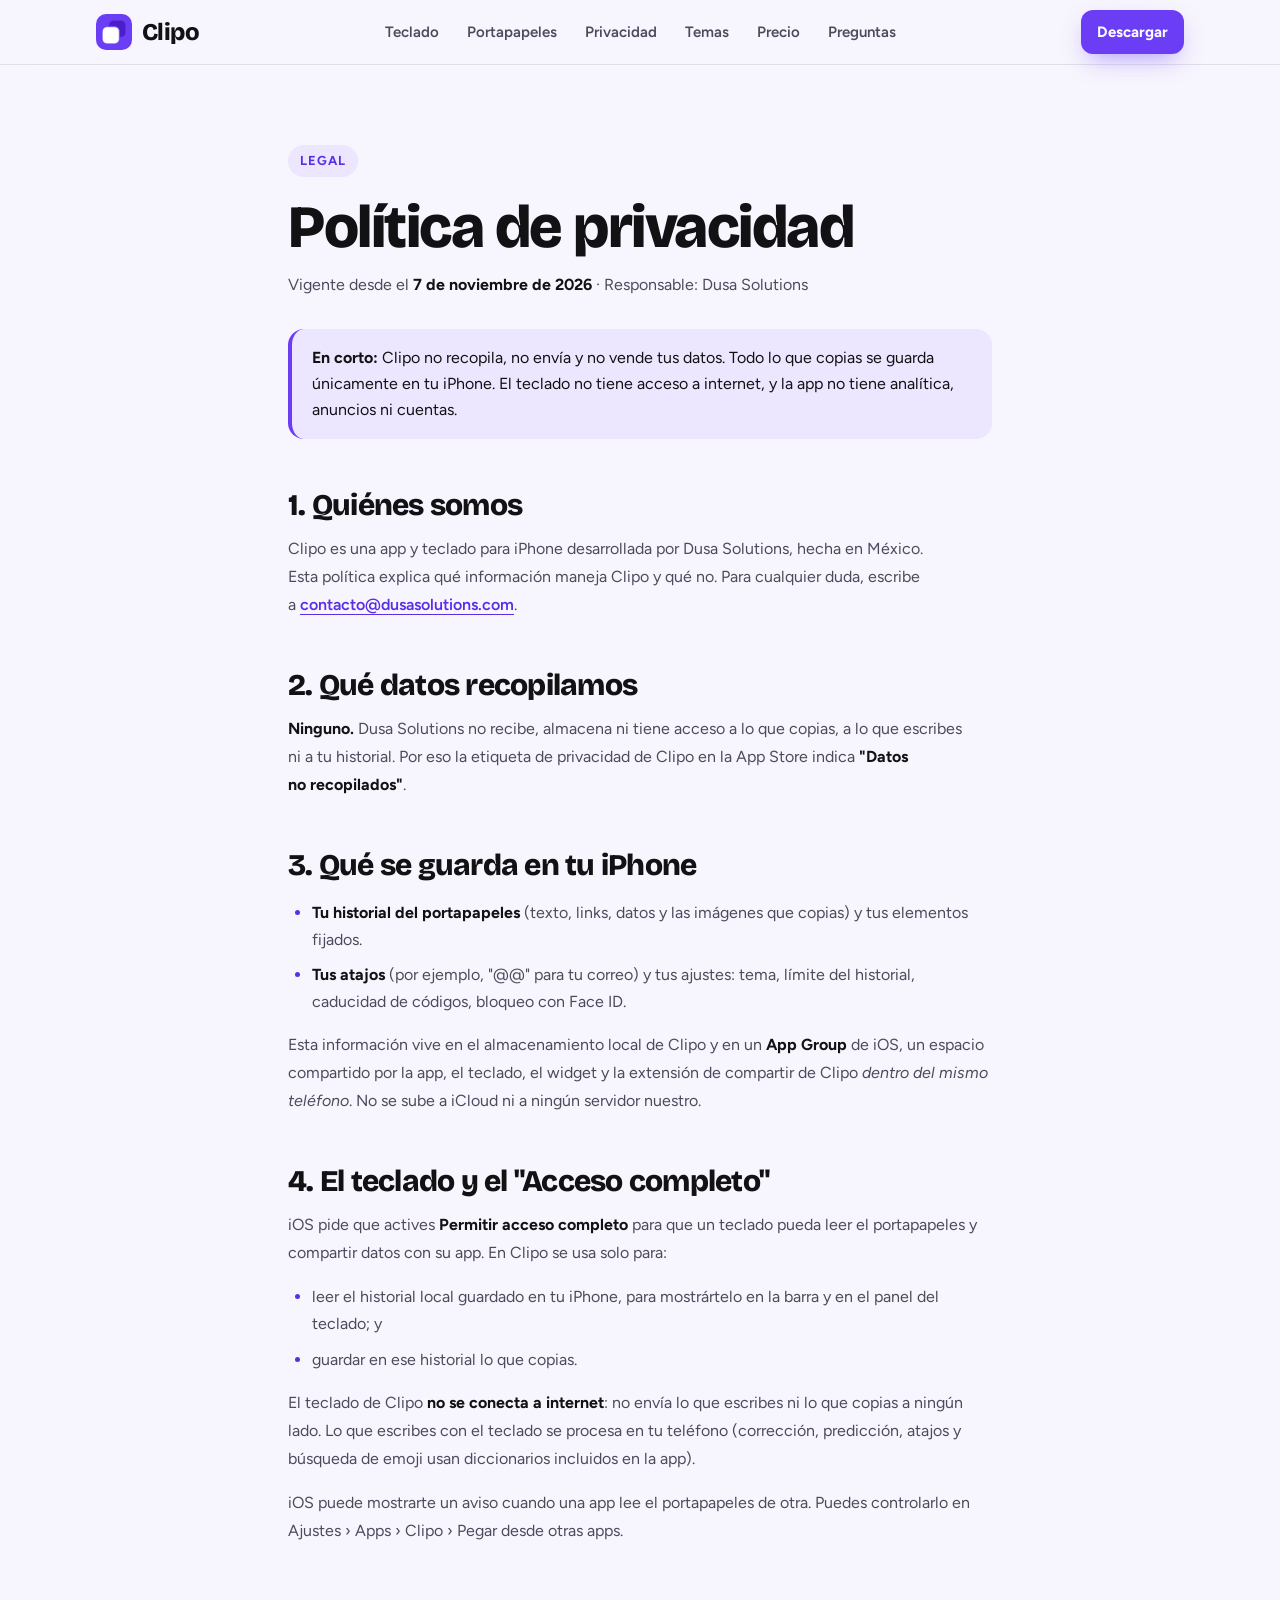
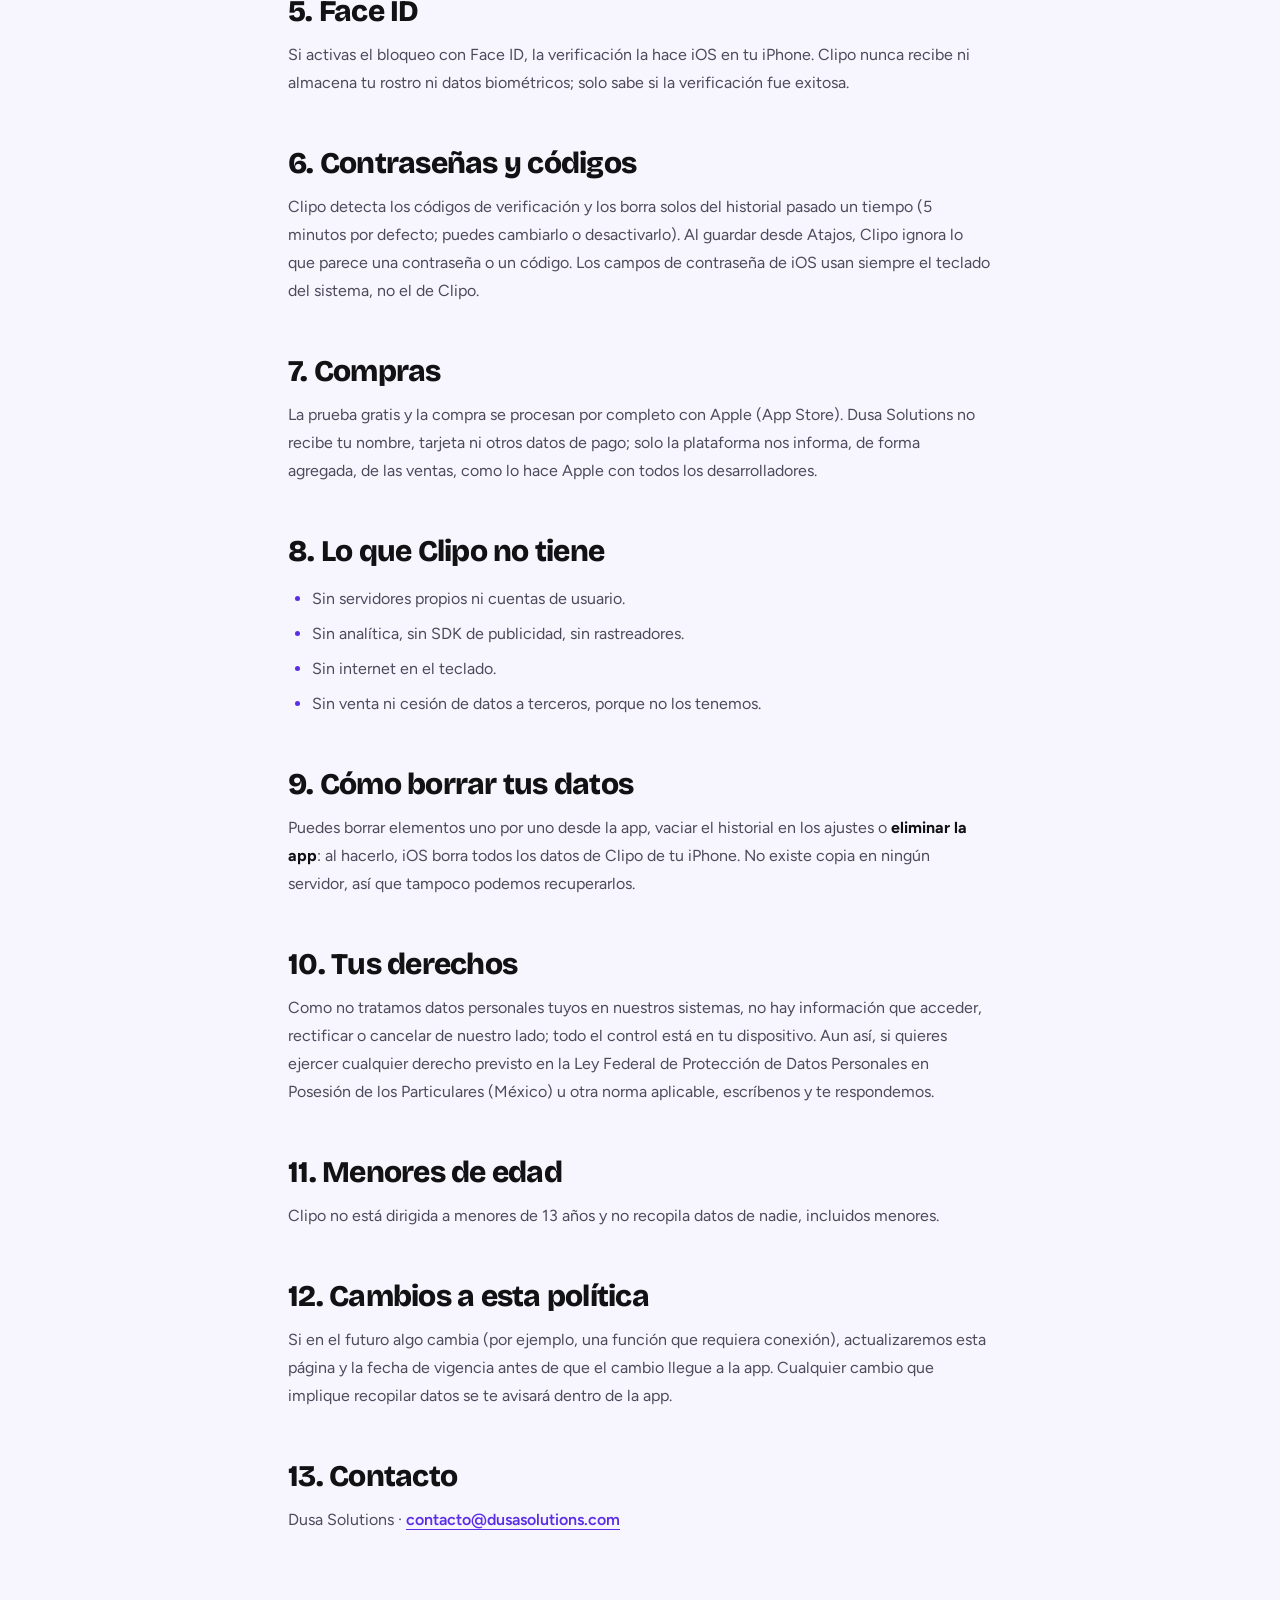
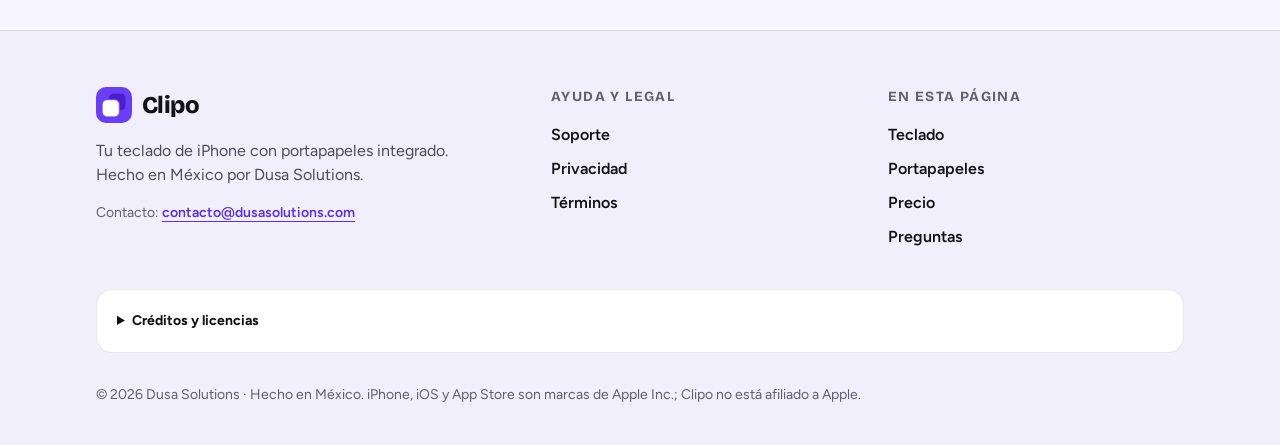
==== privacy.html @ 0041558a "Landing de Clipo: sitio estático con Tailwind, privacidad, términos y soporte Co-Authored-By: Claude" ====
<!doctype html>
<html lang="es-MX">
<head>
<meta charset="utf-8">
<meta name="viewport" content="width=device-width, initial-scale=1">
<title>Política de privacidad · Clipo</title>
<meta name="description" content="Política de privacidad de Clipo: no recopilamos ni enviamos tus datos. Tu historial vive solo en tu iPhone.">
<meta name="color-scheme" content="light dark">
<meta name="theme-color" content="#F7F5FD" media="(prefers-color-scheme: light)">
<meta name="theme-color" content="#0E0D12" media="(prefers-color-scheme: dark)">
<meta name="author" content="Dusa Solutions">
<link rel="canonical" href="https://mdusa11.github.io/clipo-landing/privacy.html">
<link rel="manifest" href="manifest.json">
<link rel="icon" type="image/png" sizes="32x32" href="icons/favicon-32.png">
<link rel="apple-touch-icon" href="icons/apple-touch-icon.png">
<meta property="og:title" content="Política de privacidad · Clipo">
<meta property="og:description" content="Política de privacidad de Clipo: no recopilamos ni enviamos tus datos. Tu historial vive solo en tu iPhone.">
<meta property="og:type" content="website">
<meta property="og:locale" content="es_MX">
<meta property="og:site_name" content="Clipo">
<meta property="og:url" content="https://mdusa11.github.io/clipo-landing/privacy.html">
<meta property="og:image" content="https://mdusa11.github.io/clipo-landing/og-image.png">
<meta property="og:image:width" content="1200">
<meta property="og:image:height" content="630">
<meta property="og:image:alt" content="Clipo: tu teclado de iPhone con portapapeles integrado. Logo de dos cuadros redondeados encimados sobre fondo uva.">
<meta name="twitter:card" content="summary_large_image">
<meta name="twitter:title" content="Política de privacidad · Clipo">
<meta name="twitter:description" content="Política de privacidad de Clipo: no recopilamos ni enviamos tus datos. Tu historial vive solo en tu iPhone.">
<meta name="twitter:image" content="https://mdusa11.github.io/clipo-landing/og-image.png">
<link rel="preconnect" href="https://fonts.googleapis.com">
<link rel="preconnect" href="https://fonts.gstatic.com" crossorigin>
<link rel="stylesheet" href="https://fonts.googleapis.com/css2?family=Bricolage+Grotesque:opsz,wght@12..96,500..800&family=Figtree:wght@400..800&family=JetBrains+Mono:wght@500;700&display=swap">
<link rel="stylesheet" href="styles.css">
<script>document.documentElement.classList.add('js')</script>
</head>
<body>
<a href="#main" class="sr-only focus:not-sr-only focus:fixed focus:left-3 focus:top-3 focus:z-[100] focus:rounded-xl focus:bg-btn focus:px-4 focus:py-3 focus:font-bold focus:text-white">Saltar al contenido</a>
<header class="sticky top-0 z-50 border-b border-line/10 bg-bg/90 backdrop-blur-md">
  <div class="wrap flex h-16 items-center justify-between gap-4">
    <a href="index.html" class="flex items-center gap-2.5 font-display text-2xl font-extrabold tracking-tight" aria-label="Clipo, inicio">
      <img src="img/logo.png" width="36" height="36" alt="" class="h-9 w-9 rounded-[10px]"> Clipo
    </a>
    <nav class="hidden items-center gap-1 lg:flex" aria-label="Secciones"><a href="index.html#teclado" class="rounded-lg px-3 py-2 text-[15px] font-semibold text-muted transition hover:text-ink">Teclado</a><a href="index.html#portapapeles" class="rounded-lg px-3 py-2 text-[15px] font-semibold text-muted transition hover:text-ink">Portapapeles</a><a href="index.html#privacidad" class="rounded-lg px-3 py-2 text-[15px] font-semibold text-muted transition hover:text-ink">Privacidad</a><a href="index.html#temas" class="rounded-lg px-3 py-2 text-[15px] font-semibold text-muted transition hover:text-ink">Temas</a><a href="index.html#precio" class="rounded-lg px-3 py-2 text-[15px] font-semibold text-muted transition hover:text-ink">Precio</a><a href="index.html#preguntas" class="rounded-lg px-3 py-2 text-[15px] font-semibold text-muted transition hover:text-ink">Preguntas</a></nav>
    <div class="flex items-center gap-2">
      <a href="index.html#descargar" class="btn btn-primary !min-h-[44px] !rounded-xl !px-4 !text-[15px]">Descargar</a>
      <details class="relative lg:hidden">
        <summary class="flex h-11 w-11 cursor-pointer list-none items-center justify-center rounded-xl border border-line/15 bg-surf" aria-label="Menú">
          <svg width="20" height="20" viewBox="0 0 24 24" fill="none" stroke="currentColor" stroke-width="2.4" stroke-linecap="round" aria-hidden="true"><path d="M4 7h16M4 12h16M4 17h16"/></svg>
        </summary>
        <div class="absolute right-0 top-14 w-64 rounded-2xl border border-line/10 bg-surf p-2 shadow-xl"><a href="index.html#teclado" class="block rounded-xl px-4 py-3 text-lg font-bold hover:bg-soft">Teclado</a><a href="index.html#portapapeles" class="block rounded-xl px-4 py-3 text-lg font-bold hover:bg-soft">Portapapeles</a><a href="index.html#privacidad" class="block rounded-xl px-4 py-3 text-lg font-bold hover:bg-soft">Privacidad</a><a href="index.html#temas" class="block rounded-xl px-4 py-3 text-lg font-bold hover:bg-soft">Temas</a><a href="index.html#precio" class="block rounded-xl px-4 py-3 text-lg font-bold hover:bg-soft">Precio</a><a href="index.html#preguntas" class="block rounded-xl px-4 py-3 text-lg font-bold hover:bg-soft">Preguntas</a></div>
      </details>
    </div>
  </div>
</header>
<main id="main">
<article class="mx-auto max-w-3xl px-5 py-14 sm:px-8 sm:py-20">
  <p class="eyebrow">Legal</p>
  <h1 class="mt-5 text-4xl font-extrabold leading-tight tracking-tight sm:text-6xl">Política de privacidad</h1>
  <p class="mt-4 text-muted">Vigente desde el <strong class="text-ink">7 de noviembre de 2026</strong> · Responsable: Dusa Solutions</p>

  <div class="callout mt-8"><strong>En corto:</strong> Clipo no recopila, no envía y no vende tus datos. Todo lo que copias se guarda únicamente en tu iPhone. El teclado no tiene acceso a internet, y la app no tiene analítica, anuncios ni cuentas.</div>

  <div class="prose-doc">
    <h2>1. Quiénes somos</h2>
    <p>Clipo es una app y teclado para iPhone desarrollada por Dusa Solutions, hecha en México. Esta política explica qué información maneja Clipo y qué no. Para cualquier duda, escribe a <a href="mailto:contacto@dusasolutions.com"><span class="select-all">contacto@dusasolutions.com</span></a>.</p>

    <h2>2. Qué datos recopilamos</h2>
    <p><strong>Ninguno.</strong> Dusa Solutions no recibe, almacena ni tiene acceso a lo que copias, a lo que escribes ni a tu historial. Por eso la etiqueta de privacidad de Clipo en la App Store indica <strong>"Datos no recopilados"</strong>.</p>

    <h2>3. Qué se guarda en tu iPhone</h2>
    <ul>
      <li><strong>Tu historial del portapapeles</strong> (texto, links, datos y las imágenes que copias) y tus elementos fijados.</li>
      <li><strong>Tus atajos</strong> (por ejemplo, "@@" para tu correo) y tus ajustes: tema, límite del historial, caducidad de códigos, bloqueo con Face ID.</li>
    </ul>
    <p>Esta información vive en el almacenamiento local de Clipo y en un <strong>App Group</strong> de iOS, un espacio compartido por la app, el teclado, el widget y la extensión de compartir de Clipo <em>dentro del mismo teléfono</em>. No se sube a iCloud ni a ningún servidor nuestro.</p>

    <h2>4. El teclado y el "Acceso completo"</h2>
    <p>iOS pide que actives <strong>Permitir acceso completo</strong> para que un teclado pueda leer el portapapeles y compartir datos con su app. En Clipo se usa solo para:</p>
    <ul>
      <li>leer el historial local guardado en tu iPhone, para mostrártelo en la barra y en el panel del teclado; y</li>
      <li>guardar en ese historial lo que copias.</li>
    </ul>
    <p>El teclado de Clipo <strong>no se conecta a internet</strong>: no envía lo que escribes ni lo que copias a ningún lado. Lo que escribes con el teclado se procesa en tu teléfono (corrección, predicción, atajos y búsqueda de emoji usan diccionarios incluidos en la app).</p>
    <p>iOS puede mostrarte un aviso cuando una app lee el portapapeles de otra. Puedes controlarlo en Ajustes › Apps › Clipo › Pegar desde otras apps.</p>

    <h2>5. Face ID</h2>
    <p>Si activas el bloqueo con Face ID, la verificación la hace iOS en tu iPhone. Clipo nunca recibe ni almacena tu rostro ni datos biométricos; solo sabe si la verificación fue exitosa.</p>

    <h2>6. Contraseñas y códigos</h2>
    <p>Clipo detecta los códigos de verificación y los borra solos del historial pasado un tiempo (5 minutos por defecto; puedes cambiarlo o desactivarlo). Al guardar desde Atajos, Clipo ignora lo que parece una contraseña o un código. Los campos de contraseña de iOS usan siempre el teclado del sistema, no el de Clipo.</p>

    <h2>7. Compras</h2>
    <p>La prueba gratis y la compra se procesan por completo con Apple (App Store). Dusa Solutions no recibe tu nombre, tarjeta ni otros datos de pago; solo la plataforma nos informa, de forma agregada, de las ventas, como lo hace Apple con todos los desarrolladores.</p>

    <h2>8. Lo que Clipo no tiene</h2>
    <ul>
      <li>Sin servidores propios ni cuentas de usuario.</li>
      <li>Sin analítica, sin SDK de publicidad, sin rastreadores.</li>
      <li>Sin internet en el teclado.</li>
      <li>Sin venta ni cesión de datos a terceros, porque no los tenemos.</li>
    </ul>

    <h2>9. Cómo borrar tus datos</h2>
    <p>Puedes borrar elementos uno por uno desde la app, vaciar el historial en los ajustes o <strong>eliminar la app</strong>: al hacerlo, iOS borra todos los datos de Clipo de tu iPhone. No existe copia en ningún servidor, así que tampoco podemos recuperarlos.</p>

    <h2>10. Tus derechos</h2>
    <p>Como no tratamos datos personales tuyos en nuestros sistemas, no hay información que acceder, rectificar o cancelar de nuestro lado; todo el control está en tu dispositivo. Aun así, si quieres ejercer cualquier derecho previsto en la Ley Federal de Protección de Datos Personales en Posesión de los Particulares (México) u otra norma aplicable, escríbenos y te respondemos.</p>

    <h2>11. Menores de edad</h2>
    <p>Clipo no está dirigida a menores de 13 años y no recopila datos de nadie, incluidos menores.</p>

    <h2>12. Cambios a esta política</h2>
    <p>Si en el futuro algo cambia (por ejemplo, una función que requiera conexión), actualizaremos esta página y la fecha de vigencia antes de que el cambio llegue a la app. Cualquier cambio que implique recopilar datos se te avisará dentro de la app.</p>

    <h2>13. Contacto</h2>
    <p>Dusa Solutions · <a href="mailto:contacto@dusasolutions.com"><span class="select-all">contacto@dusasolutions.com</span></a></p>
  </div>
</article>
</main>
<footer class="border-t border-line/10 bg-surf2/50 pb-10 pt-14">
  <div class="wrap">
    <div class="grid gap-10 md:grid-cols-[1.4fr_1fr_1fr]">
      <div>
        <a href="index.html" class="flex items-center gap-2.5 font-display text-2xl font-extrabold tracking-tight"><img src="img/logo.png" width="36" height="36" alt="" class="h-9 w-9 rounded-[10px]"> Clipo</a>
        <p class="mt-4 max-w-sm text-muted">Tu teclado de iPhone con portapapeles integrado. Hecho en México por Dusa Solutions.</p>
        <p class="mt-4 text-sm text-faint">Contacto: <a class="font-semibold text-uva underline underline-offset-4" href="mailto:contacto@dusasolutions.com"><span class="select-all">contacto@dusasolutions.com</span></a></p>
      </div>
      <nav aria-label="Legal y ayuda">
        <p class="font-display text-sm font-bold uppercase tracking-[.1em] text-faint">Ayuda y legal</p>
        <ul class="mt-4 space-y-2.5 font-semibold">
          <li><a class="hover:text-uva" href="support.html">Soporte</a></li>
          <li><a class="hover:text-uva" href="privacy.html">Privacidad</a></li>
          <li><a class="hover:text-uva" href="terms.html">Términos</a></li>
        </ul>
      </nav>
      <nav aria-label="Secciones del sitio">
        <p class="font-display text-sm font-bold uppercase tracking-[.1em] text-faint">En esta página</p>
        <ul class="mt-4 space-y-2.5 font-semibold">
          <li><a class="hover:text-uva" href="index.html#teclado">Teclado</a></li>
          <li><a class="hover:text-uva" href="index.html#portapapeles">Portapapeles</a></li>
          <li><a class="hover:text-uva" href="index.html#precio">Precio</a></li>
          <li><a class="hover:text-uva" href="index.html#preguntas">Preguntas</a></li>
        </ul>
      </nav>
    </div>
    <details class="mt-10 rounded-2xl border border-line/10 bg-surf p-5 text-sm leading-relaxed text-muted">
      <summary class="cursor-pointer font-bold text-ink">Créditos y licencias</summary>
      <ul class="mt-3 list-disc space-y-1.5 pl-5">
        <li>Diccionario basado en <a class="underline underline-offset-2" href="https://github.com/hermitdave/FrequencyWords">FrequencyWords</a> de Hermit Dave (subtítulos de OpenSubtitles), licencia <a class="underline underline-offset-2" href="https://creativecommons.org/licenses/by-sa/4.0/">CC BY-SA 4.0</a>. Modificado; se distribuye bajo la misma licencia.</li>
        <li>Modelo de contexto con conteos derivados de oraciones de <a class="underline underline-offset-2" href="https://tatoeba.org">Tatoeba</a> (<a class="underline underline-offset-2" href="https://creativecommons.org/licenses/by/2.0/fr/">CC BY 2.0 FR</a>) y de <a class="underline underline-offset-2" href="https://commonvoice.mozilla.org">Mozilla Common Voice</a> (<a class="underline underline-offset-2" href="https://creativecommons.org/publicdomain/zero/1.0/">CC0</a>), más frases de mensajería de México escritas para Clipo.</li>
        <li>Nombres y palabras clave de emoji en español: Unicode CLDR; lista y orden de emoji: Unicode emoji-test 15.1. Copyright © 1991-2026 Unicode, Inc., <a class="underline underline-offset-2" href="https://www.unicode.org/license.txt">Unicode License v3</a>.</li>
      </ul>
    </details>
    <p class="mt-8 text-sm text-faint">© 2026 Dusa Solutions · Hecho en México. iPhone, iOS y App Store son marcas de Apple Inc.; Clipo no está afiliado a Apple.</p>
  </div>
</footer>
<script>
(function(){
  var els=document.querySelectorAll('.reveal');
  if(!('IntersectionObserver' in window)){els.forEach(function(e){e.classList.add('in')});return}
  var io=new IntersectionObserver(function(es){es.forEach(function(e){if(e.isIntersecting){e.target.classList.add('in');io.unobserve(e.target)}})},{rootMargin:'0px 0px -8% 0px',threshold:.08});
  els.forEach(function(e){io.observe(e)});
  document.querySelectorAll('header details a').forEach(function(a){a.addEventListener('click',function(){a.closest('details').removeAttribute('open')})});
})();
</script>
</body>
</html>
---- styles.css ----
*,:after,:before{--tw-border-spacing-x:0;--tw-border-spacing-y:0;--tw-translate-x:0;--tw-translate-y:0;--tw-rotate:0;--tw-skew-x:0;--tw-skew-y:0;--tw-scale-x:1;--tw-scale-y:1;--tw-pan-x: ;--tw-pan-y: ;--tw-pinch-zoom: ;--tw-scroll-snap-strictness:proximity;--tw-gradient-from-position: ;--tw-gradient-via-position: ;--tw-gradient-to-position: ;--tw-ordinal: ;--tw-slashed-zero: ;--tw-numeric-figure: ;--tw-numeric-spacing: ;--tw-numeric-fraction: ;--tw-ring-inset: ;--tw-ring-offset-width:0px;--tw-ring-offset-color:#fff;--tw-ring-color:rgba(59,130,246,.5);--tw-ring-offset-shadow:0 0 #0000;--tw-ring-shadow:0 0 #0000;--tw-shadow:0 0 #0000;--tw-shadow-colored:0 0 #0000;--tw-blur: ;--tw-brightness: ;--tw-contrast: ;--tw-grayscale: ;--tw-hue-rotate: ;--tw-invert: ;--tw-saturate: ;--tw-sepia: ;--tw-drop-shadow: ;--tw-backdrop-blur: ;--tw-backdrop-brightness: ;--tw-backdrop-contrast: ;--tw-backdrop-grayscale: ;--tw-backdrop-hue-rotate: ;--tw-backdrop-invert: ;--tw-backdrop-opacity: ;--tw-backdrop-saturate: ;--tw-backdrop-sepia: ;--tw-contain-size: ;--tw-contain-layout: ;--tw-contain-paint: ;--tw-contain-style: }::backdrop{--tw-border-spacing-x:0;--tw-border-spacing-y:0;--tw-translate-x:0;--tw-translate-y:0;--tw-rotate:0;--tw-skew-x:0;--tw-skew-y:0;--tw-scale-x:1;--tw-scale-y:1;--tw-pan-x: ;--tw-pan-y: ;--tw-pinch-zoom: ;--tw-scroll-snap-strictness:proximity;--tw-gradient-from-position: ;--tw-gradient-via-position: ;--tw-gradient-to-position: ;--tw-ordinal: ;--tw-slashed-zero: ;--tw-numeric-figure: ;--tw-numeric-spacing: ;--tw-numeric-fraction: ;--tw-ring-inset: ;--tw-ring-offset-width:0px;--tw-ring-offset-color:#fff;--tw-ring-color:rgba(59,130,246,.5);--tw-ring-offset-shadow:0 0 #0000;--tw-ring-shadow:0 0 #0000;--tw-shadow:0 0 #0000;--tw-shadow-colored:0 0 #0000;--tw-blur: ;--tw-brightness: ;--tw-contrast: ;--tw-grayscale: ;--tw-hue-rotate: ;--tw-invert: ;--tw-saturate: ;--tw-sepia: ;--tw-drop-shadow: ;--tw-backdrop-blur: ;--tw-backdrop-brightness: ;--tw-backdrop-contrast: ;--tw-backdrop-grayscale: ;--tw-backdrop-hue-rotate: ;--tw-backdrop-invert: ;--tw-backdrop-opacity: ;--tw-backdrop-saturate: ;--tw-backdrop-sepia: ;--tw-contain-size: ;--tw-contain-layout: ;--tw-contain-paint: ;--tw-contain-style: }/*! tailwindcss v3.4.17 | MIT License | https://tailwindcss.com*/*,:after,:before{box-sizing:border-box;border:0 solid #e5e7eb}:after,:before{--tw-content:""}:host,html{line-height:1.5;-webkit-text-size-adjust:100%;-moz-tab-size:4;-o-tab-size:4;tab-size:4;font-family:Figtree,system-ui,-apple-system,sans-serif;font-feature-settings:normal;font-variation-settings:normal;-webkit-tap-highlight-color:transparent}body{margin:0;line-height:inherit}hr{height:0;color:inherit;border-top-width:1px}abbr:where([title]){-webkit-text-decoration:underline dotted;text-decoration:underline dotted}h1,h2,h3,h4,h5,h6{font-size:inherit;font-weight:inherit}a{color:inherit;text-decoration:inherit}b,strong{font-weight:bolder}code,kbd,pre,samp{font-family:JetBrains Mono,ui-monospace,monospace;font-feature-settings:normal;font-variation-settings:normal;font-size:1em}small{font-size:80%}sub,sup{font-size:75%;line-height:0;position:relative;vertical-align:baseline}sub{bottom:-.25em}sup{top:-.5em}table{text-indent:0;border-color:inherit;border-collapse:collapse}button,input,optgroup,select,textarea{font-family:inherit;font-feature-settings:inherit;font-variation-settings:inherit;font-size:100%;font-weight:inherit;line-height:inherit;letter-spacing:inherit;color:inherit;margin:0;padding:0}button,select{text-transform:none}button,input:where([type=button]),input:where([type=reset]),input:where([type=submit]){-webkit-appearance:button;background-color:transparent;background-image:none}:-moz-focusring{outline:auto}:-moz-ui-invalid{box-shadow:none}progress{vertical-align:baseline}::-webkit-inner-spin-button,::-webkit-outer-spin-button{height:auto}[type=search]{-webkit-appearance:textfield;outline-offset:-2px}::-webkit-search-decoration{-webkit-appearance:none}::-webkit-file-upload-button{-webkit-appearance:button;font:inherit}summary{display:list-item}blockquote,dd,dl,figure,h1,h2,h3,h4,h5,h6,hr,p,pre{margin:0}fieldset{margin:0}fieldset,legend{padding:0}menu,ol,ul{list-style:none;margin:0;padding:0}dialog{padding:0}textarea{resize:vertical}input::-moz-placeholder,textarea::-moz-placeholder{opacity:1;color:#9ca3af}input::placeholder,textarea::placeholder{opacity:1;color:#9ca3af}[role=button],button{cursor:pointer}:disabled{cursor:default}audio,canvas,embed,iframe,img,object,svg,video{display:block;vertical-align:middle}img,video{max-width:100%;height:auto}[hidden]:where(:not([hidden=until-found])){display:none}:root{color-scheme:light dark;--bg:247 245 253;--surf:255 255 255;--surf2:238 234 251;--ink:18 18 20;--muted:78 74 92;--faint:98 94 112;--line:30 20 70;--uva:91 46 230;--btn:107 61 245;--soft:236 230 254;--e:cubic-bezier(.215,.61,.355,1);--nav-h:64px}@media (prefers-color-scheme:dark){:root{--bg:14 13 18;--surf:23 22 29;--surf2:32 30 41;--ink:244 242 250;--muted:190 186 204;--faint:150 146 166;--line:255 255 255;--uva:160 128 255;--btn:107 61 245;--soft:39 32 66}}html{scroll-behavior:smooth;scroll-padding-top:calc(var(--nav-h) + 16px);-webkit-text-size-adjust:100%}body{--tw-bg-opacity:1;background-color:rgb(var(--bg)/var(--tw-bg-opacity,1));font-family:Figtree,system-ui,-apple-system,sans-serif;--tw-text-opacity:1;color:rgb(var(--ink)/var(--tw-text-opacity,1));-webkit-font-smoothing:antialiased;-moz-osx-font-smoothing:grayscale;overflow-x:hidden}h1,h2,h3{font-family:Bricolage Grotesque,system-ui,sans-serif;text-wrap:balance}p{text-wrap:pretty}:focus-visible{outline:3px solid rgb(var(--uva));outline-offset:3px;border-radius:6px}::-moz-selection{background:#6b3df5;color:#fff}::selection{background:#6b3df5;color:#fff}@media (prefers-reduced-motion:reduce){html{scroll-behavior:auto}}.wrap{margin-left:auto;margin-right:auto;width:100%;max-width:72rem;padding-left:1.25rem;padding-right:1.25rem}@media (min-width:640px){.wrap{padding-left:2rem;padding-right:2rem}}.sec{padding-top:5rem;padding-bottom:5rem}@media (min-width:640px){.sec{padding-top:7rem;padding-bottom:7rem}}.eyebrow{display:inline-flex;align-items:center;gap:.5rem;border-radius:9999px;--tw-bg-opacity:1;background-color:rgb(var(--soft)/var(--tw-bg-opacity,1));padding:.375rem .75rem;font-size:13px;font-weight:700;text-transform:uppercase;letter-spacing:.08em;--tw-text-opacity:1;color:rgb(var(--uva)/var(--tw-text-opacity,1))}.h2{font-family:Bricolage Grotesque,system-ui,sans-serif;font-size:2rem;font-weight:800;line-height:1.05;letter-spacing:-.025em}@media (min-width:640px){.h2{font-size:3rem;line-height:1}}.lead{font-size:1.125rem;line-height:1.75rem;line-height:1.625;--tw-text-opacity:1;color:rgb(var(--muted)/var(--tw-text-opacity,1))}@media (min-width:640px){.lead{font-size:1.25rem;line-height:1.75rem}}.btn{display:inline-flex;min-height:52px;align-items:center;justify-content:center;gap:.625rem;border-radius:1rem;padding-left:1.5rem;padding-right:1.5rem;font-size:1rem;line-height:1.5rem;font-weight:700;transition-property:color,background-color,border-color,text-decoration-color,fill,stroke,opacity,box-shadow,transform,filter,-webkit-backdrop-filter;transition-property:color,background-color,border-color,text-decoration-color,fill,stroke,opacity,box-shadow,transform,filter,backdrop-filter;transition-property:color,background-color,border-color,text-decoration-color,fill,stroke,opacity,box-shadow,transform,filter,backdrop-filter,-webkit-backdrop-filter;transition-timing-function:cubic-bezier(.4,0,.2,1);transition-duration:.2s}.btn-primary{--tw-bg-opacity:1;background-color:rgb(var(--btn)/var(--tw-bg-opacity,1));--tw-text-opacity:1;color:rgb(255 255 255/var(--tw-text-opacity,1))}.btn-primary:hover{--tw-translate-y:-0.125rem;transform:translate(var(--tw-translate-x),var(--tw-translate-y)) rotate(var(--tw-rotate)) skewX(var(--tw-skew-x)) skewY(var(--tw-skew-y)) scaleX(var(--tw-scale-x)) scaleY(var(--tw-scale-y))}.btn-primary{box-shadow:0 10px 24px -8px rgba(107,61,245,.55)}.btn-ghost{border-width:1px;border-color:rgb(var(--line)/.15);--tw-bg-opacity:1;background-color:rgb(var(--surf)/var(--tw-bg-opacity,1));--tw-text-opacity:1;color:rgb(var(--ink)/var(--tw-text-opacity,1))}.btn-ghost:hover{--tw-border-opacity:1;border-color:rgb(var(--uva)/var(--tw-border-opacity,1))}.btn[aria-disabled=true]{cursor:not-allowed}.btn[aria-disabled=true]:hover{transform:none}.card{border-radius:1.5rem;border-width:1px;border-color:rgb(var(--line)/.1);--tw-bg-opacity:1;background-color:rgb(var(--surf)/var(--tw-bg-opacity,1));padding:1.5rem}@media (min-width:640px){.card{padding:1.75rem}}.chip{display:inline-flex;align-items:center;gap:.5rem;border-radius:9999px;border-width:1px;border-color:rgb(var(--line)/.1);--tw-bg-opacity:1;background-color:rgb(var(--surf)/var(--tw-bg-opacity,1));padding:.5rem .875rem;font-size:.875rem;line-height:1.25rem;font-weight:600}.kbd,.mono{font-family:JetBrains Mono,ui-monospace,monospace}.kbd{display:inline-flex;min-width:2.25rem;align-items:center;justify-content:center;border-radius:.5rem;border-width:1px;border-color:rgb(var(--line)/.15);--tw-bg-opacity:1;background-color:rgb(var(--surf)/var(--tw-bg-opacity,1));padding:.25rem .5rem;font-size:.875rem;line-height:1.25rem;font-weight:700;box-shadow:0 2px 0 rgb(var(--line)/.15)}.phone{position:relative;width:100%;max-width:var(--pw,300px);aspect-ratio:1206/2622;border-radius:15.5%/7.1%;background:#121214;padding:2.6%;box-shadow:0 0 0 2px #3a3a42,0 40px 70px -28px rgba(30,10,90,.55)}.phone img,.phone picture{display:block;width:100%;height:100%}.phone img{border-radius:13.2%/6.1%;-o-object-fit:cover;object-fit:cover}.reveal{transition:opacity .7s var(--e),transform .7s var(--e)}html.js .reveal:not(.in){opacity:0;transform:translateY(18px)}html.js .reveal[data-d="1"]{transition-delay:.08s}html.js .reveal[data-d="2"]{transition-delay:.16s}html.js .reveal[data-d="3"]{transition-delay:.24s}@media (prefers-reduced-motion:reduce){html.js .reveal:not(.in){opacity:1;transform:none}.reveal{transition:none}}.float-a{animation:floaty 6s ease-in-out infinite}.float-b{animation:floaty 7.5s ease-in-out -2s infinite}@keyframes floaty{0%,to{transform:translateY(0)}50%{transform:translateY(-9px)}}.marquee{display:flex;width:-moz-max-content;width:max-content;animation:marq 38s linear infinite}@keyframes marq{to{transform:translateX(-50%)}}@media (prefers-reduced-motion:reduce){.blink,.float-a,.float-b,.marquee,.typing{animation:none!important}}.typing .raw{animation:raw 7s infinite}.typing .fixed{animation:fixed 7s infinite}@keyframes raw{0%,38%{opacity:1}46%,92%{opacity:0}to{opacity:1}}@keyframes fixed{0%,38%{opacity:0}46%,92%{opacity:1}to{opacity:0}}.blink{animation:blink 1s steps(2) infinite}@keyframes blink{50%{opacity:0}}.faq details{border-radius:1rem;border-width:1px;border-color:rgb(var(--line)/.1);--tw-bg-opacity:1;background-color:rgb(var(--surf)/var(--tw-bg-opacity,1))}.faq summary{display:flex;min-height:60px;cursor:pointer;list-style-type:none;align-items:center;justify-content:space-between;gap:1rem;padding:1rem 1.25rem;font-size:1rem;line-height:1.5rem;font-weight:700}@media (min-width:640px){.faq summary{font-size:1.125rem;line-height:1.75rem}}.faq summary::-webkit-details-marker{display:none}.faq summary:after{content:"+";font-family:Bricolage Grotesque,system-ui,sans-serif;font-size:1.5rem;line-height:2rem;font-weight:800;--tw-text-opacity:1;color:rgb(var(--uva)/var(--tw-text-opacity,1));transition:transform .25s var(--e)}.faq details[open] summary:after{transform:rotate(45deg)}.faq details>div{padding-left:1.25rem;padding-right:1.25rem;padding-bottom:1.25rem;line-height:1.625;--tw-text-opacity:1;color:rgb(var(--muted)/var(--tw-text-opacity,1))}.theme-demo{--acc:#6b3df5;--acc-d:#4a1fc9;--acc-t:#fff}.theme-demo:has(#t-mar:checked){--acc:#1463ff;--acc-d:#0a3fae}.theme-demo:has(#t-lima:checked){--acc:#00b36b;--acc-d:#007a49}.theme-demo:has(#t-mango:checked){--acc:#ffb000;--acc-d:#b87a00;--acc-t:#121214}.theme-demo:has(#t-chicle:checked){--acc:#ff2e7e;--acc-d:#b80f52}.theme-demo:has(#t-tinta:checked){--acc:#121214;--acc-d:#000}@media (prefers-color-scheme:dark){.theme-demo:has(#t-tinta:checked){--acc:#f4f2fa;--acc-d:#bebacc;--acc-t:#121214}}.theme-demo .acc{background:var(--acc)}.theme-demo .acc,.theme-demo .acc-d{color:var(--acc-t);transition:background-color .3s var(--e)}.theme-demo .acc-d{background:var(--acc-d)}.sw{position:relative;display:block;cursor:pointer;border-radius:1.5rem;border-width:2px;border-color:transparent;--tw-bg-opacity:1;background-color:rgb(var(--surf)/var(--tw-bg-opacity,1));padding:.75rem;text-align:center;transition-property:color,background-color,border-color,text-decoration-color,fill,stroke,opacity,box-shadow,transform,filter,-webkit-backdrop-filter;transition-property:color,background-color,border-color,text-decoration-color,fill,stroke,opacity,box-shadow,transform,filter,backdrop-filter;transition-property:color,background-color,border-color,text-decoration-color,fill,stroke,opacity,box-shadow,transform,filter,backdrop-filter,-webkit-backdrop-filter;transition-timing-function:cubic-bezier(.4,0,.2,1);transition-duration:.15s}.sw:has(input:checked){border-color:var(--acc)}.sw:has(input:focus-visible){outline:3px solid rgb(var(--uva));outline-offset:3px}.sw input{position:absolute;opacity:0}.prose-doc h2{margin-top:3rem;margin-bottom:.75rem;font-family:Bricolage Grotesque,system-ui,sans-serif;font-size:1.5rem;line-height:2rem;font-weight:800;letter-spacing:-.025em}@media (min-width:640px){.prose-doc h2{font-size:1.875rem;line-height:2.25rem}}.prose-doc h3{margin-top:1.75rem;margin-bottom:.5rem;font-family:Bricolage Grotesque,system-ui,sans-serif;font-size:1.25rem;line-height:1.75rem;font-weight:700}.prose-doc p{margin-bottom:1rem;line-height:1.75;--tw-text-opacity:1;color:rgb(var(--muted)/var(--tw-text-opacity,1))}.prose-doc ul{margin-top:1rem;margin-bottom:1rem;list-style-type:disc}.prose-doc ul>:not([hidden])~:not([hidden]){--tw-space-y-reverse:0;margin-top:calc(.5rem*(1 - var(--tw-space-y-reverse)));margin-bottom:calc(.5rem*var(--tw-space-y-reverse))}.prose-doc ul{padding-left:1.5rem;line-height:1.7;--tw-text-opacity:1;color:rgb(var(--muted)/var(--tw-text-opacity,1))}.prose-doc ol{margin-top:1rem;margin-bottom:1rem;list-style-type:decimal}.prose-doc ol>:not([hidden])~:not([hidden]){--tw-space-y-reverse:0;margin-top:calc(.5rem*(1 - var(--tw-space-y-reverse)));margin-bottom:calc(.5rem*var(--tw-space-y-reverse))}.prose-doc ol{padding-left:1.5rem;line-height:1.7;--tw-text-opacity:1;color:rgb(var(--muted)/var(--tw-text-opacity,1))}.prose-doc li::marker{font-weight:700;--tw-text-opacity:1;color:rgb(var(--uva)/var(--tw-text-opacity,1))}.prose-doc strong{font-weight:700;--tw-text-opacity:1;color:rgb(var(--ink)/var(--tw-text-opacity,1))}.prose-doc a{font-weight:600;--tw-text-opacity:1;color:rgb(var(--uva)/var(--tw-text-opacity,1));text-decoration-line:underline;text-underline-offset:4px}.prose-doc .mono{border-radius:.375rem;--tw-bg-opacity:1;padding:.125rem .375rem;font-size:.9em;--tw-text-opacity:1;color:rgb(var(--ink)/var(--tw-text-opacity,1))}.callout,.prose-doc .mono{background-color:rgb(var(--soft)/var(--tw-bg-opacity,1))}.callout{border-radius:1rem;border-left-width:4px;--tw-border-opacity:1;border-color:rgb(var(--btn)/var(--tw-border-opacity,1));--tw-bg-opacity:1;padding:1rem 1.25rem;line-height:1.625}.sr-only{position:absolute;width:1px;height:1px;padding:0;margin:-1px;overflow:hidden;clip:rect(0,0,0,0);white-space:nowrap;border-width:0}.pointer-events-none{pointer-events:none}.fixed{position:fixed}.absolute{position:absolute}.relative{position:relative}.sticky{position:sticky}.inset-0{inset:0}.-bottom-20{bottom:-5rem}.-left-16{left:-4rem}.-left-4{left:-1rem}.-right-12{right:-3rem}.-right-24{right:-6rem}.-right-3{right:-.75rem}.-right-4{right:-1rem}.-top-16{top:-4rem}.bottom-\[22\%\]{bottom:22%}.right-0{right:0}.top-0{top:0}.top-10{top:2.5rem}.top-14{top:3.5rem}.top-40{top:10rem}.top-\[18\%\]{top:18%}.-z-0{z-index:0}.z-50{z-index:50}.order-1{order:1}.order-2{order:2}.mx-auto{margin-left:auto;margin-right:auto}.my-5{margin-top:1.25rem;margin-bottom:1.25rem}.mt-1{margin-top:.25rem}.mt-10{margin-top:2.5rem}.mt-12{margin-top:3rem}.mt-14{margin-top:3.5rem}.mt-2{margin-top:.5rem}.mt-3{margin-top:.75rem}.mt-4{margin-top:1rem}.mt-5{margin-top:1.25rem}.mt-6{margin-top:1.5rem}.mt-7{margin-top:1.75rem}.mt-8{margin-top:2rem}.mt-9{margin-top:2.25rem}.block{display:block}.inline-block{display:inline-block}.flex{display:flex}.grid{display:grid}.hidden{display:none}.h-10{height:2.5rem}.h-11{height:2.75rem}.h-12{height:3rem}.h-16{height:4rem}.h-3{height:.75rem}.h-56{height:14rem}.h-64{height:16rem}.h-8{height:2rem}.h-9{height:2.25rem}.h-\[420px\]{height:420px}.h-\[560px\]{height:560px}.h-\[84px\]{height:84px}.h-auto{height:auto}.h-px{height:1px}.\!min-h-\[44px\]{min-height:44px!important}.\!min-h-\[60px\]{min-height:60px!important}.w-10{width:2.5rem}.w-11{width:2.75rem}.w-12{width:3rem}.w-3{width:.75rem}.w-56{width:14rem}.w-64{width:16rem}.w-8{width:2rem}.w-9{width:2.25rem}.w-\[190px\]{width:190px}.w-\[200px\]{width:200px}.w-\[420px\]{width:420px}.w-\[560px\]{width:560px}.w-\[84px\]{width:84px}.w-full{width:100%}.max-w-2xl{max-width:42rem}.max-w-3xl{max-width:48rem}.max-w-\[112px\]{max-width:112px}.max-w-\[460px\]{max-width:460px}.max-w-sm{max-width:24rem}.max-w-xl{max-width:36rem}.flex-1{flex:1 1 0%}.shrink-0{flex-shrink:0}.rotate-12{--tw-rotate:12deg}.rotate-12,.rotate-\[14deg\]{transform:translate(var(--tw-translate-x),var(--tw-translate-y)) rotate(var(--tw-rotate)) skewX(var(--tw-skew-x)) skewY(var(--tw-skew-y)) scaleX(var(--tw-scale-x)) scaleY(var(--tw-scale-y))}.rotate-\[14deg\]{--tw-rotate:14deg}.cursor-pointer{cursor:pointer}.select-all{-webkit-user-select:all;-moz-user-select:all;user-select:all}.list-disc{list-style-type:disc}.list-none{list-style-type:none}.grid-cols-3{grid-template-columns:repeat(3,minmax(0,1fr))}.flex-col{flex-direction:column}.flex-wrap{flex-wrap:wrap}.items-start{align-items:flex-start}.items-center{align-items:center}.justify-center{justify-content:center}.justify-between{justify-content:space-between}.gap-1{gap:.25rem}.gap-10{gap:2.5rem}.gap-12{gap:3rem}.gap-14{gap:3.5rem}.gap-2{gap:.5rem}.gap-2\.5{gap:.625rem}.gap-3{gap:.75rem}.gap-4{gap:1rem}.gap-5{gap:1.25rem}.gap-8{gap:2rem}.space-y-1\.5>:not([hidden])~:not([hidden]){--tw-space-y-reverse:0;margin-top:calc(.375rem*(1 - var(--tw-space-y-reverse)));margin-bottom:calc(.375rem*var(--tw-space-y-reverse))}.space-y-2\.5>:not([hidden])~:not([hidden]){--tw-space-y-reverse:0;margin-top:calc(.625rem*(1 - var(--tw-space-y-reverse)));margin-bottom:calc(.625rem*var(--tw-space-y-reverse))}.space-y-3>:not([hidden])~:not([hidden]){--tw-space-y-reverse:0;margin-top:calc(.75rem*(1 - var(--tw-space-y-reverse)));margin-bottom:calc(.75rem*var(--tw-space-y-reverse))}.space-y-4>:not([hidden])~:not([hidden]){--tw-space-y-reverse:0;margin-top:calc(1rem*(1 - var(--tw-space-y-reverse)));margin-bottom:calc(1rem*var(--tw-space-y-reverse))}.space-y-5>:not([hidden])~:not([hidden]){--tw-space-y-reverse:0;margin-top:calc(1.25rem*(1 - var(--tw-space-y-reverse)));margin-bottom:calc(1.25rem*var(--tw-space-y-reverse))}.overflow-hidden{overflow:hidden}.break-all{word-break:break-all}.\!rounded-xl{border-radius:.75rem!important}.rounded-2xl{border-radius:1rem}.rounded-3xl{border-radius:1.5rem}.rounded-\[10px\]{border-radius:10px}.rounded-\[120px\]{border-radius:120px}.rounded-\[2\.5rem\]{border-radius:2.5rem}.rounded-\[22px\]{border-radius:22px}.rounded-\[24\%\]{border-radius:24%}.rounded-\[2rem\]{border-radius:2rem}.rounded-\[56px\]{border-radius:56px}.rounded-\[64px\]{border-radius:64px}.rounded-\[96px\]{border-radius:96px}.rounded-full{border-radius:9999px}.rounded-lg{border-radius:.5rem}.rounded-xl{border-radius:.75rem}.border{border-width:1px}.border-2{border-width:2px}.border-\[3px\]{border-width:3px}.border-y{border-top-width:1px}.border-b,.border-y{border-bottom-width:1px}.border-t{border-top-width:1px}.border-btn{--tw-border-opacity:1;border-color:rgb(var(--btn)/var(--tw-border-opacity,1))}.border-line\/10{border-color:rgb(var(--line)/.1)}.border-line\/15{border-color:rgb(var(--line)/.15)}.border-uva\/30{border-color:rgb(var(--uva)/.3)}.border-white\/15{border-color:hsla(0,0%,100%,.15)}.border-white\/25{border-color:hsla(0,0%,100%,.25)}.\!bg-\[\#272042\]{--tw-bg-opacity:1!important;background-color:rgb(39 32 66/var(--tw-bg-opacity,1))!important}.bg-\[\#17161D\]{--tw-bg-opacity:1;background-color:rgb(23 22 29/var(--tw-bg-opacity,1))}.bg-\[\#4A1FC9\]{--tw-bg-opacity:1;background-color:rgb(74 31 201/var(--tw-bg-opacity,1))}.bg-bg\/90{background-color:rgb(var(--bg)/.9)}.bg-btn{--tw-bg-opacity:1;background-color:rgb(var(--btn)/var(--tw-bg-opacity,1))}.bg-line\/15{background-color:rgb(var(--line)/.15)}.bg-soft{--tw-bg-opacity:1;background-color:rgb(var(--soft)/var(--tw-bg-opacity,1))}.bg-surf{--tw-bg-opacity:1;background-color:rgb(var(--surf)/var(--tw-bg-opacity,1))}.bg-surf2{--tw-bg-opacity:1;background-color:rgb(var(--surf2)/var(--tw-bg-opacity,1))}.bg-surf2\/50{background-color:rgb(var(--surf2)/.5)}.bg-surf2\/60{background-color:rgb(var(--surf2)/.6)}.bg-tinta{--tw-bg-opacity:1;background-color:rgb(18 18 20/var(--tw-bg-opacity,1))}.bg-white{--tw-bg-opacity:1;background-color:rgb(255 255 255/var(--tw-bg-opacity,1))}.\!p-5{padding:1.25rem!important}.\!p-8{padding:2rem!important}.p-2{padding:.5rem}.p-3\.5{padding:.875rem}.p-4{padding:1rem}.p-5{padding:1.25rem}.p-6{padding:1.5rem}.p-8{padding:2rem}.\!px-4{padding-left:1rem!important;padding-right:1rem!important}.\!px-7{padding-left:1.75rem!important;padding-right:1.75rem!important}.px-3{padding-left:.75rem;padding-right:.75rem}.px-3\.5{padding-left:.875rem;padding-right:.875rem}.px-4{padding-left:1rem;padding-right:1rem}.px-5{padding-left:1.25rem;padding-right:1.25rem}.px-6{padding-left:1.5rem;padding-right:1.5rem}.py-14{padding-top:3.5rem;padding-bottom:3.5rem}.py-16{padding-top:4rem;padding-bottom:4rem}.py-2{padding-top:.5rem;padding-bottom:.5rem}.py-3{padding-top:.75rem;padding-bottom:.75rem}.py-4{padding-top:1rem;padding-bottom:1rem}.py-5{padding-top:1.25rem;padding-bottom:1.25rem}.pb-10{padding-bottom:2.5rem}.pb-16{padding-bottom:4rem}.pl-5{padding-left:1.25rem}.pr-10{padding-right:2.5rem}.pt-1\.5{padding-top:.375rem}.pt-12{padding-top:3rem}.pt-14{padding-top:3.5rem}.pt-16{padding-top:4rem}.text-left{text-align:left}.text-center{text-align:center}.font-display{font-family:Bricolage Grotesque,system-ui,sans-serif}.\!text-2xl{font-size:1.5rem!important;line-height:2rem!important}.\!text-\[15px\]{font-size:15px!important}.text-2xl{font-size:1.5rem;line-height:2rem}.text-3xl{font-size:1.875rem;line-height:2.25rem}.text-4xl{font-size:2.25rem;line-height:2.5rem}.text-\[11px\]{font-size:11px}.text-\[13px\]{font-size:13px}.text-\[15px\]{font-size:15px}.text-\[2\.75rem\]{font-size:2.75rem}.text-lg{font-size:1.125rem;line-height:1.75rem}.text-sm{font-size:.875rem;line-height:1.25rem}.text-xl{font-size:1.25rem;line-height:1.75rem}.text-xs{font-size:.75rem;line-height:1rem}.font-bold{font-weight:700}.font-extrabold{font-weight:800}.font-semibold{font-weight:600}.uppercase{text-transform:uppercase}.leading-\[\.98\]{line-height:.98}.leading-\[1\.02\]{line-height:1.02}.leading-relaxed{line-height:1.625}.leading-tight{line-height:1.25}.tracking-\[-\.035em\]{letter-spacing:-.035em}.tracking-\[\.1em\]{letter-spacing:.1em}.tracking-tight{letter-spacing:-.025em}.tracking-wider{letter-spacing:.05em}.\!text-\[\#BEBACC\]{--tw-text-opacity:1!important;color:rgb(190 186 204/var(--tw-text-opacity,1))!important}.\!text-white{--tw-text-opacity:1!important;color:rgb(255 255 255/var(--tw-text-opacity,1))!important}.text-\[\#121214\]{--tw-text-opacity:1;color:rgb(18 18 20/var(--tw-text-opacity,1))}.text-\[\#4A1FC9\]{--tw-text-opacity:1;color:rgb(74 31 201/var(--tw-text-opacity,1))}.text-\[\#A080FF\]{--tw-text-opacity:1;color:rgb(160 128 255/var(--tw-text-opacity,1))}.text-\[\#BEBACC\]{--tw-text-opacity:1;color:rgb(190 186 204/var(--tw-text-opacity,1))}.text-\[\#F4F2FA\]{--tw-text-opacity:1;color:rgb(244 242 250/var(--tw-text-opacity,1))}.text-faint{--tw-text-opacity:1;color:rgb(var(--faint)/var(--tw-text-opacity,1))}.text-ink{--tw-text-opacity:1;color:rgb(var(--ink)/var(--tw-text-opacity,1))}.text-muted{--tw-text-opacity:1;color:rgb(var(--muted)/var(--tw-text-opacity,1))}.text-uva{--tw-text-opacity:1;color:rgb(var(--uva)/var(--tw-text-opacity,1))}.text-white{--tw-text-opacity:1;color:rgb(255 255 255/var(--tw-text-opacity,1))}.text-white\/75{color:hsla(0,0%,100%,.75)}.text-white\/85{color:hsla(0,0%,100%,.85)}.underline{text-decoration-line:underline}.underline-offset-2{text-underline-offset:2px}.underline-offset-4{text-underline-offset:4px}.opacity-80{opacity:.8}.opacity-90{opacity:.9}.shadow-xl{--tw-shadow:0 20px 25px -5px rgba(0,0,0,.1),0 8px 10px -6px rgba(0,0,0,.1);--tw-shadow-colored:0 20px 25px -5px var(--tw-shadow-color),0 8px 10px -6px var(--tw-shadow-color);box-shadow:var(--tw-ring-offset-shadow,0 0 #0000),var(--tw-ring-shadow,0 0 #0000),var(--tw-shadow)}.backdrop-blur-md{--tw-backdrop-blur:blur(12px);-webkit-backdrop-filter:var(--tw-backdrop-blur) var(--tw-backdrop-brightness) var(--tw-backdrop-contrast) var(--tw-backdrop-grayscale) var(--tw-backdrop-hue-rotate) var(--tw-backdrop-invert) var(--tw-backdrop-opacity) var(--tw-backdrop-saturate) var(--tw-backdrop-sepia);backdrop-filter:var(--tw-backdrop-blur) var(--tw-backdrop-brightness) var(--tw-backdrop-contrast) var(--tw-backdrop-grayscale) var(--tw-backdrop-hue-rotate) var(--tw-backdrop-invert) var(--tw-backdrop-opacity) var(--tw-backdrop-saturate) var(--tw-backdrop-sepia)}.transition{transition-property:color,background-color,border-color,text-decoration-color,fill,stroke,opacity,box-shadow,transform,filter,-webkit-backdrop-filter;transition-property:color,background-color,border-color,text-decoration-color,fill,stroke,opacity,box-shadow,transform,filter,backdrop-filter;transition-property:color,background-color,border-color,text-decoration-color,fill,stroke,opacity,box-shadow,transform,filter,backdrop-filter,-webkit-backdrop-filter;transition-timing-function:cubic-bezier(.4,0,.2,1);transition-duration:.15s}.typing .focus\:fixed:focus{animation:fixed 7s infinite}.hover\:bg-soft:hover{--tw-bg-opacity:1;background-color:rgb(var(--soft)/var(--tw-bg-opacity,1))}.hover\:text-ink:hover{--tw-text-opacity:1;color:rgb(var(--ink)/var(--tw-text-opacity,1))}.hover\:text-uva:hover{--tw-text-opacity:1;color:rgb(var(--uva)/var(--tw-text-opacity,1))}.focus\:not-sr-only:focus{position:static;width:auto;height:auto;padding:0;margin:0;overflow:visible;clip:auto;white-space:normal}.focus\:fixed:focus{position:fixed}.focus\:left-3:focus{left:.75rem}.focus\:top-3:focus{top:.75rem}.focus\:z-\[100\]:focus{z-index:100}.focus\:rounded-xl:focus{border-radius:.75rem}.focus\:bg-btn:focus{--tw-bg-opacity:1;background-color:rgb(var(--btn)/var(--tw-bg-opacity,1))}.focus\:px-4:focus{padding-left:1rem;padding-right:1rem}.focus\:py-3:focus{padding-top:.75rem;padding-bottom:.75rem}.focus\:font-bold:focus{font-weight:700}.focus\:text-white:focus{--tw-text-opacity:1;color:rgb(255 255 255/var(--tw-text-opacity,1))}@media (min-width:640px){.sm\:-left-16{left:-4rem}.sm\:-right-16{right:-4rem}.sm\:block{display:block}.sm\:h-20{height:5rem}.sm\:grid-cols-2{grid-template-columns:repeat(2,minmax(0,1fr))}.sm\:grid-cols-3{grid-template-columns:repeat(3,minmax(0,1fr))}.sm\:flex-row{flex-direction:row}.sm\:items-center{align-items:center}.sm\:gap-4{gap:1rem}.sm\:p-10{padding:2.5rem}.sm\:p-7{padding:1.75rem}.sm\:px-12{padding-left:3rem;padding-right:3rem}.sm\:px-8{padding-left:2rem;padding-right:2rem}.sm\:py-20{padding-top:5rem;padding-bottom:5rem}.sm\:py-24{padding-top:6rem;padding-bottom:6rem}.sm\:pt-16{padding-top:4rem}.sm\:text-3xl{font-size:1.875rem;line-height:2.25rem}.sm\:text-4xl{font-size:2.25rem;line-height:2.5rem}.sm\:text-6xl{font-size:3.75rem;line-height:1}.sm\:text-7xl{font-size:4.5rem;line-height:1}}@media (min-width:768px){.md\:grid-cols-2{grid-template-columns:repeat(2,minmax(0,1fr))}.md\:grid-cols-3{grid-template-columns:repeat(3,minmax(0,1fr))}.md\:grid-cols-\[1\.4fr_1fr_1fr\]{grid-template-columns:1.4fr 1fr 1fr}}@media (min-width:1024px){.lg\:order-1{order:1}.lg\:order-2{order:2}.lg\:block{display:block}.lg\:flex{display:flex}.lg\:hidden{display:none}.lg\:max-w-none{max-width:none}.lg\:grid-cols-2{grid-template-columns:repeat(2,minmax(0,1fr))}.lg\:grid-cols-3{grid-template-columns:repeat(3,minmax(0,1fr))}.lg\:grid-cols-6{grid-template-columns:repeat(6,minmax(0,1fr))}.lg\:grid-cols-\[\.8fr_1\.2fr\]{grid-template-columns:.8fr 1.2fr}.lg\:grid-cols-\[1\.15fr_\.85fr\]{grid-template-columns:1.15fr .85fr}.lg\:grid-cols-\[1\.1fr_\.9fr\]{grid-template-columns:1.1fr .9fr}.lg\:grid-cols-\[1fr_1\.2fr\]{grid-template-columns:1fr 1.2fr}.lg\:justify-end{justify-content:flex-end}.lg\:pb-24{padding-bottom:6rem}.lg\:pt-20{padding-top:5rem}}
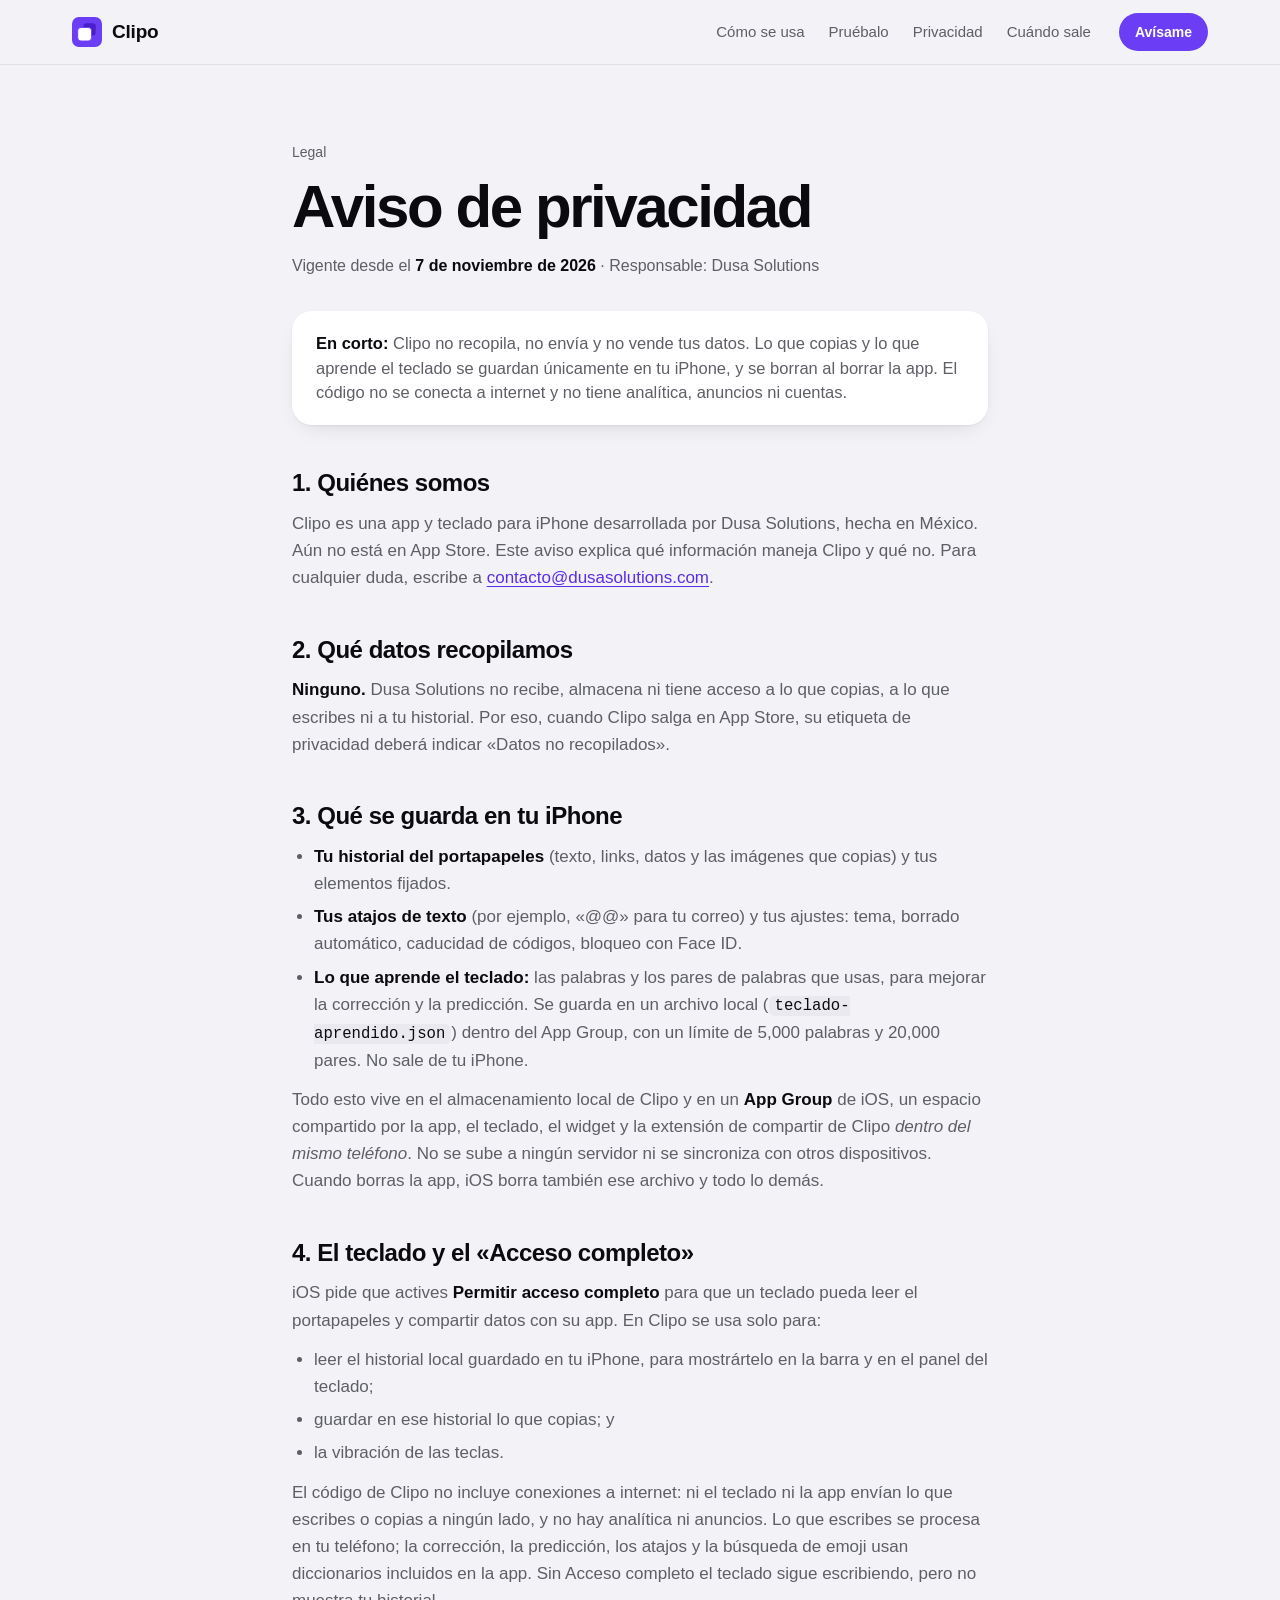
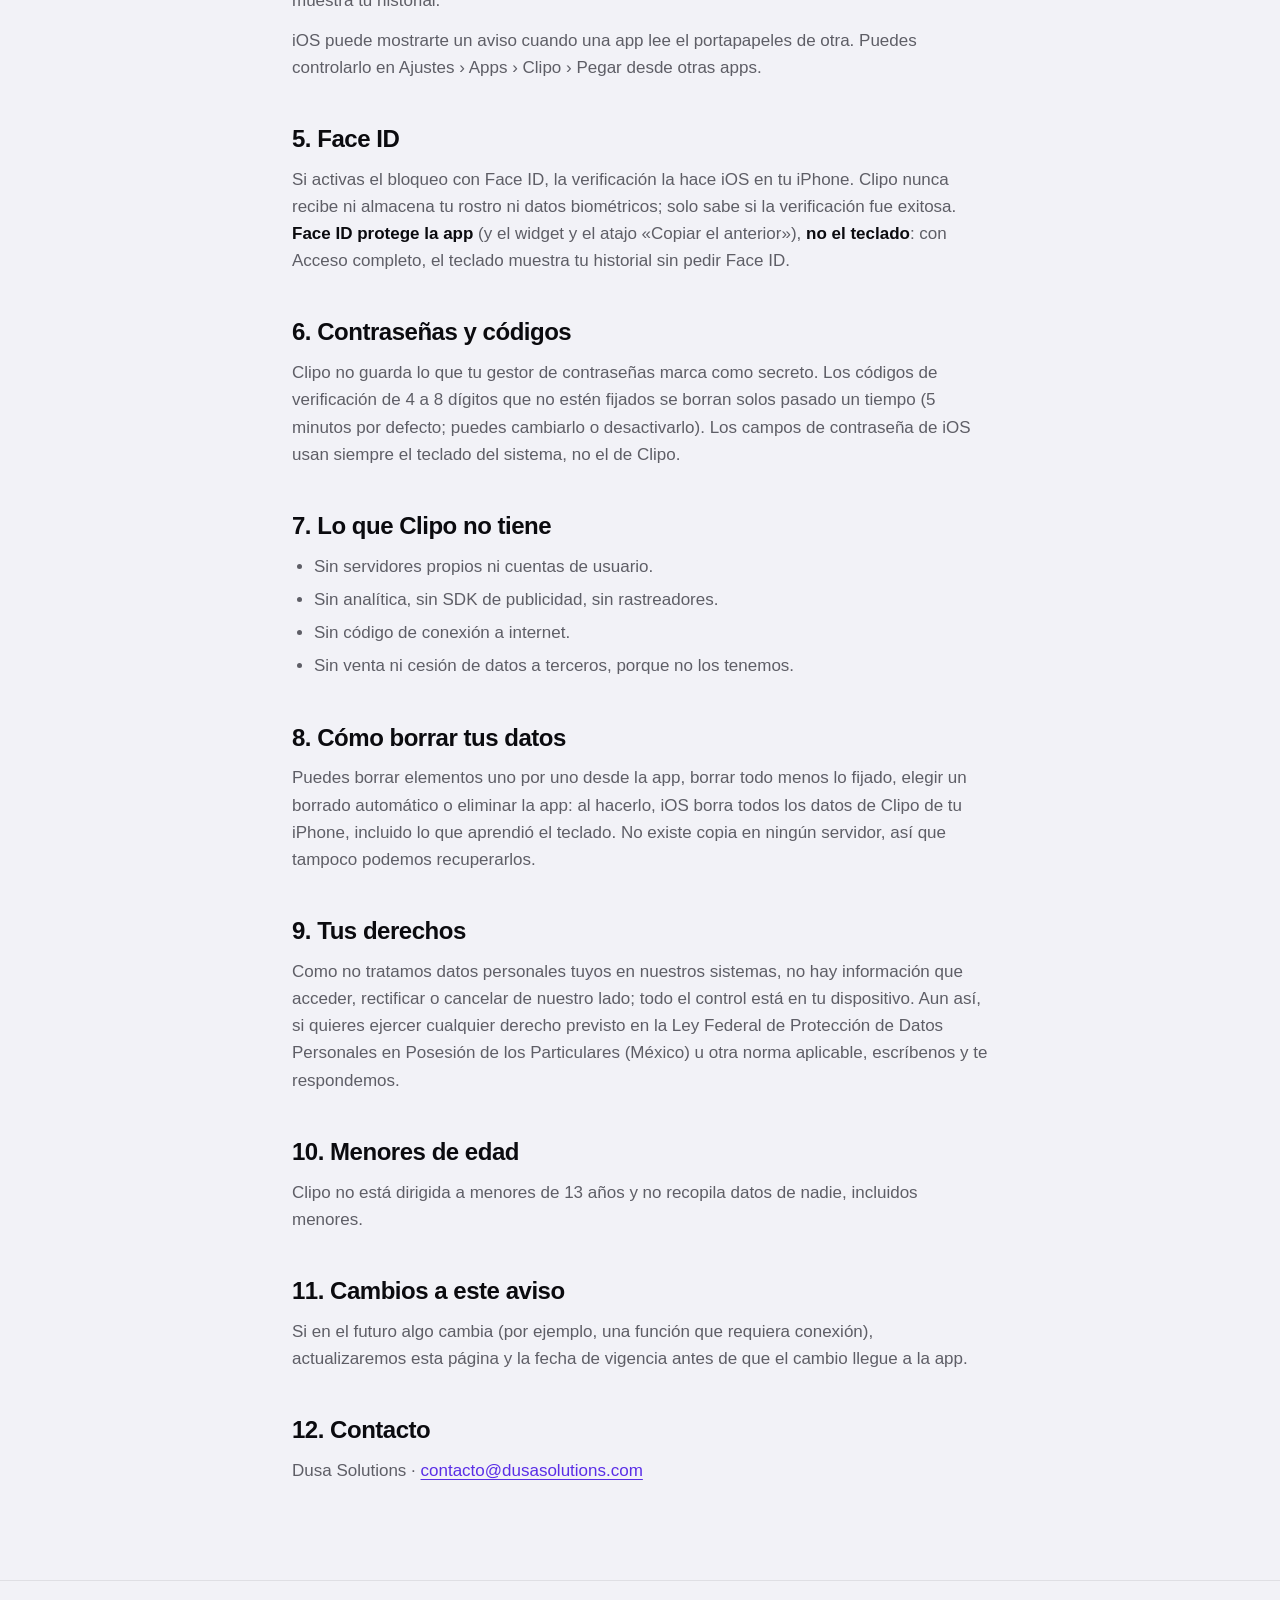
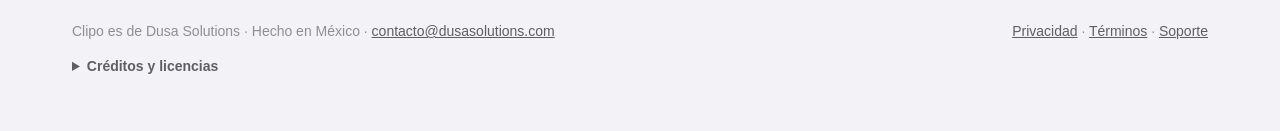
==== commit 2d08f59a: "Nueva landing de Clipo (Propuesta B) y páginas legales corregidas - index.html: portada interactiva " ====
--- a/privacy.html
+++ b/privacy.html
@@ -3,18 +3,18 @@
 <head>
 <meta charset="utf-8">
 <meta name="viewport" content="width=device-width, initial-scale=1">
-<title>Política de privacidad · Clipo</title>
-<meta name="description" content="Política de privacidad de Clipo: no recopilamos ni enviamos tus datos. Tu historial vive solo en tu iPhone.">
+<title>Aviso de privacidad · Clipo</title>
+<meta name="description" content="Aviso de privacidad de Clipo: no recopilamos ni enviamos tus datos. Tu historial y lo que aprende el teclado viven solo en tu iPhone.">
 <meta name="color-scheme" content="light dark">
-<meta name="theme-color" content="#F7F5FD" media="(prefers-color-scheme: light)">
-<meta name="theme-color" content="#0E0D12" media="(prefers-color-scheme: dark)">
+<meta name="theme-color" content="#F2F2F7" media="(prefers-color-scheme: light)">
+<meta name="theme-color" content="#0B0B0D" media="(prefers-color-scheme: dark)">
 <meta name="author" content="Dusa Solutions">
 <link rel="canonical" href="https://mdusa11.github.io/clipo-landing/privacy.html">
 <link rel="manifest" href="manifest.json">
 <link rel="icon" type="image/png" sizes="32x32" href="icons/favicon-32.png">
 <link rel="apple-touch-icon" href="icons/apple-touch-icon.png">
-<meta property="og:title" content="Política de privacidad · Clipo">
-<meta property="og:description" content="Política de privacidad de Clipo: no recopilamos ni enviamos tus datos. Tu historial vive solo en tu iPhone.">
+<meta property="og:title" content="Aviso de privacidad · Clipo">
+<meta property="og:description" content="Aviso de privacidad de Clipo: no recopilamos ni enviamos tus datos. Tu historial y lo que aprende el teclado viven solo en tu iPhone.">
 <meta property="og:type" content="website">
 <meta property="og:locale" content="es_MX">
 <meta property="og:site_name" content="Clipo">
@@ -22,146 +22,160 @@
 <meta property="og:image" content="https://mdusa11.github.io/clipo-landing/og-image.png">
 <meta property="og:image:width" content="1200">
 <meta property="og:image:height" content="630">
-<meta property="og:image:alt" content="Clipo: tu teclado de iPhone con portapapeles integrado. Logo de dos cuadros redondeados encimados sobre fondo uva.">
+<meta property="og:image:alt" content="Clipo: escribe como siempre, lo que copiaste a un toque.">
 <meta name="twitter:card" content="summary_large_image">
-<meta name="twitter:title" content="Política de privacidad · Clipo">
-<meta name="twitter:description" content="Política de privacidad de Clipo: no recopilamos ni enviamos tus datos. Tu historial vive solo en tu iPhone.">
+<meta name="twitter:title" content="Aviso de privacidad · Clipo">
+<meta name="twitter:description" content="Aviso de privacidad de Clipo: no recopilamos ni enviamos tus datos. Tu historial y lo que aprende el teclado viven solo en tu iPhone.">
 <meta name="twitter:image" content="https://mdusa11.github.io/clipo-landing/og-image.png">
-<link rel="preconnect" href="https://fonts.googleapis.com">
-<link rel="preconnect" href="https://fonts.gstatic.com" crossorigin>
-<link rel="stylesheet" href="https://fonts.googleapis.com/css2?family=Bricolage+Grotesque:opsz,wght@12..96,500..800&family=Figtree:wght@400..800&family=JetBrains+Mono:wght@500;700&display=swap">
-<link rel="stylesheet" href="styles.css">
-<script>document.documentElement.classList.add('js')</script>
+<style>
+
+:root{
+  --bg:#F2F2F7; --surface:#FFFFFF; --surface2:#E9E9EF; --ink:#0B0B0F; --ink2:#5E5E66; --ink3:#8E8E95;
+  --line:rgba(0,0,0,.08); --acc:#6B3DF5; --acc-ink:#5A2EE6; --deep:#4A1FC9; --onacc:#fff;
+  --shadow:0 1px 2px rgba(0,0,0,.05),0 8px 24px -12px rgba(0,0,0,.18);
+  --font:-apple-system,BlinkMacSystemFont,"SF Pro Text","SF Pro Display","Helvetica Neue","Segoe UI",Roboto,Arial,sans-serif;
+  --mono:ui-monospace,"SF Mono",SFMono-Regular,Menlo,Consolas,monospace;
+  /* teléfono */
+  --p-bg:#F2F2F7; --p-card:#FFFFFF; --p-ink:#000; --p-ink2:#8A8A8E; --p-fill:#EEEEF2; --p-sep:rgba(60,60,67,.18);
+  --kb-bg:#E2E4E8; --kb-key:#FFFFFF; --kb-press:#B0B3BA; --kb-ret:#BEBFC4; --kb-bal:#FFFFFF; --kb-sep:rgba(0,0,0,.10);
+  --kb-sug:#33343A; --kb-dim:#787A82; --kb-ink:#000; --kb-shadow:0 1px 0 rgba(0,0,0,.07); --kb-fill:#D3D5DB; --kb-card:#FFFFFF;
+  --c-bg:#EFEAE2; --c-head:#F7F7F7; --c-in:#FFFFFF; --c-out:#DCF7C5; --c-field:#FFFFFF; --c-line:rgba(0,0,0,.12);
+  --sys-blue:#007AFF; --sys-teal:#30B0C7; --sys-green:#34C759; --sys-mint:#00C7BE; --sys-purple:#AF52DE; --sys-indigo:#5856D6; --sys-orange:#FF9500; --sys-red:#FF3B30;
+}
+@media (prefers-color-scheme: dark){
+  :root:not([data-theme="light"]){
+    --bg:#0B0B0D; --surface:#1C1C1E; --surface2:#2C2C2E; --ink:#F5F5F7; --ink2:#A1A1A8; --ink3:#7C7C83;
+    --line:rgba(255,255,255,.10); --acc:#8F6BFF; --acc-ink:#A88CFF; --deep:#4A1FC9;
+    --shadow:0 1px 2px rgba(0,0,0,.4),0 8px 24px -12px rgba(0,0,0,.6);
+    --p-bg:#000; --p-card:#1C1C1E; --p-ink:#fff; --p-ink2:#8D8D93; --p-fill:#2C2C2E; --p-sep:rgba(84,84,88,.6);
+    --kb-bg:#1B1B1D; --kb-key:#3D3D3D; --kb-press:#6B6B6B; --kb-ret:#666666; --kb-bal:#666666; --kb-sep:rgba(255,255,255,.12);
+    --kb-sug:#EDEDED; --kb-dim:#9E9E9E; --kb-ink:#fff; --kb-shadow:none; --kb-fill:#2E2E31; --kb-card:#2C2C2E;
+    --c-bg:#0B141A; --c-head:#161718; --c-in:#202C33; --c-out:#144D37; --c-field:#2A2B2D; --c-line:rgba(255,255,255,.10);
+    --sys-blue:#0A84FF; --sys-teal:#40C8E0; --sys-green:#30D158; --sys-mint:#63E6E2; --sys-purple:#BF5AF2; --sys-indigo:#5E5CE6; --sys-orange:#FF9F0A; --sys-red:#FF453A;
+  }
+}
+*{box-sizing:border-box;margin:0;padding:0}
+html{-webkit-text-size-adjust:100%;scroll-padding-top:80px}
+body{background:var(--bg);color:var(--ink);font-family:var(--font);font-size:17px;line-height:1.5;-webkit-font-smoothing:antialiased;overflow-x:clip}
+a{color:inherit}
+.wrap{max-width:1200px;margin:0 auto;padding:0 32px}
+:focus-visible{outline:2px solid var(--acc);outline-offset:3px;border-radius:8px}
+.sr{position:absolute;left:-9999px}.sr:focus{left:12px;top:12px;z-index:100;background:var(--surface);padding:10px 16px;border-radius:10px}
+.nav{position:sticky;top:0;z-index:50;background:var(--bg);border-bottom:1px solid var(--line)}
+.nav .wrap{display:flex;align-items:center;gap:28px;height:64px}
+.brand{display:flex;align-items:center;gap:10px;font-weight:700;font-size:19px;letter-spacing:-.01em;text-decoration:none}
+.brand svg{width:30px;height:30px;display:block}
+.nav-links{display:flex;gap:24px;margin-left:auto;font-size:15px;color:var(--ink2)}
+.nav-links a{text-decoration:none}.nav-links a:hover{color:var(--ink)}
+.btn{display:inline-flex;align-items:center;justify-content:center;height:38px;padding:0 16px;border-radius:999px;font-weight:600;font-size:14px;text-decoration:none;white-space:nowrap;background:#6B3DF5;color:#fff}
+.doc{max-width:760px;margin:0 auto;padding:64px 32px 96px}
+.doc .eyebrow{font-size:14px;color:var(--ink2)}
+.doc h1{font-size:clamp(38px,5vw,60px);line-height:1;letter-spacing:-.04em;font-weight:700;margin-top:14px}
+.doc .meta{color:var(--ink2);margin-top:16px;font-size:16px}
+.doc .meta strong{color:var(--ink);font-weight:600}
+.callout{background:var(--surface);box-shadow:var(--shadow);border-radius:20px;padding:20px 24px;margin-top:32px;color:var(--ink2);font-size:16.5px}
+.callout strong,.callout a{color:var(--ink)}
+.doc h2{font-size:24px;line-height:1.2;letter-spacing:-.02em;font-weight:700;margin:44px 0 12px}
+.doc h3{font-size:18px;font-weight:600;margin:24px 0 6px}
+.doc p,.doc li{color:var(--ink2);font-size:17px;line-height:1.6}
+.doc p{margin-top:12px}
+.doc p strong,.doc li strong{color:var(--ink);font-weight:600}
+.doc ul,.doc ol{margin:12px 0 0 22px}.doc li{margin-top:6px}
+.doc a{color:var(--acc-ink);text-underline-offset:3px}
+.mono{font-family:var(--mono);font-size:.92em;background:var(--surface2);padding:1px 6px;border-radius:6px;color:var(--ink)}
+footer{border-top:1px solid var(--line);padding:40px 0 56px;font-size:14px;color:var(--ink3)}
+footer .wrap{display:flex;flex-wrap:wrap;gap:16px 32px;justify-content:space-between}
+footer a{color:var(--ink2)}
+footer details{border:0;padding:0;margin-top:14px;max-width:760px}
+footer summary{font-size:14px;font-weight:600;color:var(--ink2);cursor:pointer}
+footer details li{margin:6px 0 0 18px;font-size:13px;line-height:1.5}
+@media (max-width:760px){.wrap{padding:0 20px}.nav-links{display:none}.nav .wrap{justify-content:space-between}.doc{padding:44px 20px 72px}}
+</style>
 </head>
 <body>
-<a href="#main" class="sr-only focus:not-sr-only focus:fixed focus:left-3 focus:top-3 focus:z-[100] focus:rounded-xl focus:bg-btn focus:px-4 focus:py-3 focus:font-bold focus:text-white">Saltar al contenido</a>
-<header class="sticky top-0 z-50 border-b border-line/10 bg-bg/90 backdrop-blur-md">
-  <div class="wrap flex h-16 items-center justify-between gap-4">
-    <a href="index.html" class="flex items-center gap-2.5 font-display text-2xl font-extrabold tracking-tight" aria-label="Clipo, inicio">
-      <img src="img/logo.png" width="36" height="36" alt="" class="h-9 w-9 rounded-[10px]"> Clipo
-    </a>
-    <nav class="hidden items-center gap-1 lg:flex" aria-label="Secciones"><a href="index.html#teclado" class="rounded-lg px-3 py-2 text-[15px] font-semibold text-muted transition hover:text-ink">Teclado</a><a href="index.html#portapapeles" class="rounded-lg px-3 py-2 text-[15px] font-semibold text-muted transition hover:text-ink">Portapapeles</a><a href="index.html#privacidad" class="rounded-lg px-3 py-2 text-[15px] font-semibold text-muted transition hover:text-ink">Privacidad</a><a href="index.html#temas" class="rounded-lg px-3 py-2 text-[15px] font-semibold text-muted transition hover:text-ink">Temas</a><a href="index.html#precio" class="rounded-lg px-3 py-2 text-[15px] font-semibold text-muted transition hover:text-ink">Precio</a><a href="index.html#preguntas" class="rounded-lg px-3 py-2 text-[15px] font-semibold text-muted transition hover:text-ink">Preguntas</a></nav>
-    <div class="flex items-center gap-2">
-      <a href="index.html#descargar" class="btn btn-primary !min-h-[44px] !rounded-xl !px-4 !text-[15px]">Descargar</a>
-      <details class="relative lg:hidden">
-        <summary class="flex h-11 w-11 cursor-pointer list-none items-center justify-center rounded-xl border border-line/15 bg-surf" aria-label="Menú">
-          <svg width="20" height="20" viewBox="0 0 24 24" fill="none" stroke="currentColor" stroke-width="2.4" stroke-linecap="round" aria-hidden="true"><path d="M4 7h16M4 12h16M4 17h16"/></svg>
-        </summary>
-        <div class="absolute right-0 top-14 w-64 rounded-2xl border border-line/10 bg-surf p-2 shadow-xl"><a href="index.html#teclado" class="block rounded-xl px-4 py-3 text-lg font-bold hover:bg-soft">Teclado</a><a href="index.html#portapapeles" class="block rounded-xl px-4 py-3 text-lg font-bold hover:bg-soft">Portapapeles</a><a href="index.html#privacidad" class="block rounded-xl px-4 py-3 text-lg font-bold hover:bg-soft">Privacidad</a><a href="index.html#temas" class="block rounded-xl px-4 py-3 text-lg font-bold hover:bg-soft">Temas</a><a href="index.html#precio" class="block rounded-xl px-4 py-3 text-lg font-bold hover:bg-soft">Precio</a><a href="index.html#preguntas" class="block rounded-xl px-4 py-3 text-lg font-bold hover:bg-soft">Preguntas</a></div>
-      </details>
-    </div>
+<a class="sr" href="#main">Saltar al contenido</a>
+<header class="nav">
+  <div class="wrap">
+    <a class="brand" href="index.html" aria-label="Clipo, inicio"><svg viewBox="0 0 100 100" aria-hidden="true"><rect width="100" height="100" rx="23" fill="#6B3DF5"/><rect x="38" y="21" width="41" height="41" rx="10" fill="#4A1FC9"/><rect x="19" y="35" width="46" height="45" rx="11" fill="#fff" stroke="#6B3DF5" stroke-width="3"/></svg>Clipo</a>
+    <nav class="nav-links" aria-label="Secciones">
+      <a href="index.html#como">Cómo se usa</a><a href="index.html#prueba">Pruébalo</a><a href="index.html#privacidad">Privacidad</a><a href="index.html#pronto">Cuándo sale</a>
+    </nav>
+    <a class="btn" href="mailto:contacto@dusasolutions.com?subject=Av%C3%ADsenme%20cuando%20salga%20Clipo">Avísame</a>
   </div>
 </header>
 <main id="main">
-<article class="mx-auto max-w-3xl px-5 py-14 sm:px-8 sm:py-20">
+<article class="doc">
   <p class="eyebrow">Legal</p>
-  <h1 class="mt-5 text-4xl font-extrabold leading-tight tracking-tight sm:text-6xl">Política de privacidad</h1>
-  <p class="mt-4 text-muted">Vigente desde el <strong class="text-ink">7 de noviembre de 2026</strong> · Responsable: Dusa Solutions</p>
+  <h1>Aviso de privacidad</h1>
+  <p class="meta">Vigente desde el <strong>7 de noviembre de 2026</strong> · Responsable: Dusa Solutions</p>
+  <div class="callout"><strong>En corto:</strong> Clipo no recopila, no envía y no vende tus datos. Lo que copias y lo que aprende el teclado se guardan únicamente en tu iPhone, y se borran al borrar la app. El código no se conecta a internet y no tiene analítica, anuncios ni cuentas.</div>
 
-  <div class="callout mt-8"><strong>En corto:</strong> Clipo no recopila, no envía y no vende tus datos. Todo lo que copias se guarda únicamente en tu iPhone. El teclado no tiene acceso a internet, y la app no tiene analítica, anuncios ni cuentas.</div>
+  <h2>1. Quiénes somos</h2>
+  <p>Clipo es una app y teclado para iPhone desarrollada por Dusa Solutions, hecha en México. Aún no está en App Store. Este aviso explica qué información maneja Clipo y qué no. Para cualquier duda, escribe a <a href="mailto:contacto@dusasolutions.com">contacto@dusasolutions.com</a>.</p>
 
-  <div class="prose-doc">
-    <h2>1. Quiénes somos</h2>
-    <p>Clipo es una app y teclado para iPhone desarrollada por Dusa Solutions, hecha en México. Esta política explica qué información maneja Clipo y qué no. Para cualquier duda, escribe a <a href="mailto:contacto@dusasolutions.com"><span class="select-all">contacto@dusasolutions.com</span></a>.</p>
+  <h2>2. Qué datos recopilamos</h2>
+  <p><strong>Ninguno.</strong> Dusa Solutions no recibe, almacena ni tiene acceso a lo que copias, a lo que escribes ni a tu historial. Por eso, cuando Clipo salga en App Store, su etiqueta de privacidad deberá indicar «Datos no recopilados».</p>
 
-    <h2>2. Qué datos recopilamos</h2>
-    <p><strong>Ninguno.</strong> Dusa Solutions no recibe, almacena ni tiene acceso a lo que copias, a lo que escribes ni a tu historial. Por eso la etiqueta de privacidad de Clipo en la App Store indica <strong>"Datos no recopilados"</strong>.</p>
+  <h2>3. Qué se guarda en tu iPhone</h2>
+  <ul>
+    <li><strong>Tu historial del portapapeles</strong> (texto, links, datos y las imágenes que copias) y tus elementos fijados.</li>
+    <li><strong>Tus atajos de texto</strong> (por ejemplo, «@@» para tu correo) y tus ajustes: tema, borrado automático, caducidad de códigos, bloqueo con Face ID.</li>
+    <li><strong>Lo que aprende el teclado:</strong> las palabras y los pares de palabras que usas, para mejorar la corrección y la predicción. Se guarda en un archivo local (<span class="mono">teclado-aprendido.json</span>) dentro del App Group, con un límite de 5,000 palabras y 20,000 pares. No sale de tu iPhone.</li>
+  </ul>
+  <p>Todo esto vive en el almacenamiento local de Clipo y en un <strong>App Group</strong> de iOS, un espacio compartido por la app, el teclado, el widget y la extensión de compartir de Clipo <em>dentro del mismo teléfono</em>. No se sube a ningún servidor ni se sincroniza con otros dispositivos. Cuando borras la app, iOS borra también ese archivo y todo lo demás.</p>
 
-    <h2>3. Qué se guarda en tu iPhone</h2>
-    <ul>
-      <li><strong>Tu historial del portapapeles</strong> (texto, links, datos y las imágenes que copias) y tus elementos fijados.</li>
-      <li><strong>Tus atajos</strong> (por ejemplo, "@@" para tu correo) y tus ajustes: tema, límite del historial, caducidad de códigos, bloqueo con Face ID.</li>
-    </ul>
-    <p>Esta información vive en el almacenamiento local de Clipo y en un <strong>App Group</strong> de iOS, un espacio compartido por la app, el teclado, el widget y la extensión de compartir de Clipo <em>dentro del mismo teléfono</em>. No se sube a iCloud ni a ningún servidor nuestro.</p>
+  <h2>4. El teclado y el «Acceso completo»</h2>
+  <p>iOS pide que actives <strong>Permitir acceso completo</strong> para que un teclado pueda leer el portapapeles y compartir datos con su app. En Clipo se usa solo para:</p>
+  <ul>
+    <li>leer el historial local guardado en tu iPhone, para mostrártelo en la barra y en el panel del teclado;</li>
+    <li>guardar en ese historial lo que copias; y</li>
+    <li>la vibración de las teclas.</li>
+  </ul>
+  <p>El código de Clipo no incluye conexiones a internet: ni el teclado ni la app envían lo que escribes o copias a ningún lado, y no hay analítica ni anuncios. Lo que escribes se procesa en tu teléfono; la corrección, la predicción, los atajos y la búsqueda de emoji usan diccionarios incluidos en la app. Sin Acceso completo el teclado sigue escribiendo, pero no muestra tu historial.</p>
+  <p>iOS puede mostrarte un aviso cuando una app lee el portapapeles de otra. Puedes controlarlo en Ajustes › Apps › Clipo › Pegar desde otras apps.</p>
 
-    <h2>4. El teclado y el "Acceso completo"</h2>
-    <p>iOS pide que actives <strong>Permitir acceso completo</strong> para que un teclado pueda leer el portapapeles y compartir datos con su app. En Clipo se usa solo para:</p>
-    <ul>
-      <li>leer el historial local guardado en tu iPhone, para mostrártelo en la barra y en el panel del teclado; y</li>
-      <li>guardar en ese historial lo que copias.</li>
-    </ul>
-    <p>El teclado de Clipo <strong>no se conecta a internet</strong>: no envía lo que escribes ni lo que copias a ningún lado. Lo que escribes con el teclado se procesa en tu teléfono (corrección, predicción, atajos y búsqueda de emoji usan diccionarios incluidos en la app).</p>
-    <p>iOS puede mostrarte un aviso cuando una app lee el portapapeles de otra. Puedes controlarlo en Ajustes › Apps › Clipo › Pegar desde otras apps.</p>
+  <h2>5. Face ID</h2>
+  <p>Si activas el bloqueo con Face ID, la verificación la hace iOS en tu iPhone. Clipo nunca recibe ni almacena tu rostro ni datos biométricos; solo sabe si la verificación fue exitosa. <strong>Face ID protege la app</strong> (y el widget y el atajo «Copiar el anterior»), <strong>no el teclado</strong>: con Acceso completo, el teclado muestra tu historial sin pedir Face ID.</p>
 
-    <h2>5. Face ID</h2>
-    <p>Si activas el bloqueo con Face ID, la verificación la hace iOS en tu iPhone. Clipo nunca recibe ni almacena tu rostro ni datos biométricos; solo sabe si la verificación fue exitosa.</p>
+  <h2>6. Contraseñas y códigos</h2>
+  <p>Clipo no guarda lo que tu gestor de contraseñas marca como secreto. Los códigos de verificación de 4 a 8 dígitos que no estén fijados se borran solos pasado un tiempo (5 minutos por defecto; puedes cambiarlo o desactivarlo). Los campos de contraseña de iOS usan siempre el teclado del sistema, no el de Clipo.</p>
 
-    <h2>6. Contraseñas y códigos</h2>
-    <p>Clipo detecta los códigos de verificación y los borra solos del historial pasado un tiempo (5 minutos por defecto; puedes cambiarlo o desactivarlo). Al guardar desde Atajos, Clipo ignora lo que parece una contraseña o un código. Los campos de contraseña de iOS usan siempre el teclado del sistema, no el de Clipo.</p>
+  <h2>7. Lo que Clipo no tiene</h2>
+  <ul>
+    <li>Sin servidores propios ni cuentas de usuario.</li>
+    <li>Sin analítica, sin SDK de publicidad, sin rastreadores.</li>
+    <li>Sin código de conexión a internet.</li>
+    <li>Sin venta ni cesión de datos a terceros, porque no los tenemos.</li>
+  </ul>
 
-    <h2>7. Compras</h2>
-    <p>La prueba gratis y la compra se procesan por completo con Apple (App Store). Dusa Solutions no recibe tu nombre, tarjeta ni otros datos de pago; solo la plataforma nos informa, de forma agregada, de las ventas, como lo hace Apple con todos los desarrolladores.</p>
+  <h2>8. Cómo borrar tus datos</h2>
+  <p>Puedes borrar elementos uno por uno desde la app, borrar todo menos lo fijado, elegir un borrado automático o eliminar la app: al hacerlo, iOS borra todos los datos de Clipo de tu iPhone, incluido lo que aprendió el teclado. No existe copia en ningún servidor, así que tampoco podemos recuperarlos.</p>
 
-    <h2>8. Lo que Clipo no tiene</h2>
-    <ul>
-      <li>Sin servidores propios ni cuentas de usuario.</li>
-      <li>Sin analítica, sin SDK de publicidad, sin rastreadores.</li>
-      <li>Sin internet en el teclado.</li>
-      <li>Sin venta ni cesión de datos a terceros, porque no los tenemos.</li>
-    </ul>
+  <h2>9. Tus derechos</h2>
+  <p>Como no tratamos datos personales tuyos en nuestros sistemas, no hay información que acceder, rectificar o cancelar de nuestro lado; todo el control está en tu dispositivo. Aun así, si quieres ejercer cualquier derecho previsto en la Ley Federal de Protección de Datos Personales en Posesión de los Particulares (México) u otra norma aplicable, escríbenos y te respondemos.</p>
 
-    <h2>9. Cómo borrar tus datos</h2>
-    <p>Puedes borrar elementos uno por uno desde la app, vaciar el historial en los ajustes o <strong>eliminar la app</strong>: al hacerlo, iOS borra todos los datos de Clipo de tu iPhone. No existe copia en ningún servidor, así que tampoco podemos recuperarlos.</p>
+  <h2>10. Menores de edad</h2>
+  <p>Clipo no está dirigida a menores de 13 años y no recopila datos de nadie, incluidos menores.</p>
 
-    <h2>10. Tus derechos</h2>
-    <p>Como no tratamos datos personales tuyos en nuestros sistemas, no hay información que acceder, rectificar o cancelar de nuestro lado; todo el control está en tu dispositivo. Aun así, si quieres ejercer cualquier derecho previsto en la Ley Federal de Protección de Datos Personales en Posesión de los Particulares (México) u otra norma aplicable, escríbenos y te respondemos.</p>
+  <h2>11. Cambios a este aviso</h2>
+  <p>Si en el futuro algo cambia (por ejemplo, una función que requiera conexión), actualizaremos esta página y la fecha de vigencia antes de que el cambio llegue a la app.</p>
 
-    <h2>11. Menores de edad</h2>
-    <p>Clipo no está dirigida a menores de 13 años y no recopila datos de nadie, incluidos menores.</p>
-
-    <h2>12. Cambios a esta política</h2>
-    <p>Si en el futuro algo cambia (por ejemplo, una función que requiera conexión), actualizaremos esta página y la fecha de vigencia antes de que el cambio llegue a la app. Cualquier cambio que implique recopilar datos se te avisará dentro de la app.</p>
-
-    <h2>13. Contacto</h2>
-    <p>Dusa Solutions · <a href="mailto:contacto@dusasolutions.com"><span class="select-all">contacto@dusasolutions.com</span></a></p>
-  </div>
+  <h2>12. Contacto</h2>
+  <p>Dusa Solutions · <a href="mailto:contacto@dusasolutions.com">contacto@dusasolutions.com</a></p>
 </article>
 </main>
-<footer class="border-t border-line/10 bg-surf2/50 pb-10 pt-14">
+<footer>
   <div class="wrap">
-    <div class="grid gap-10 md:grid-cols-[1.4fr_1fr_1fr]">
-      <div>
-        <a href="index.html" class="flex items-center gap-2.5 font-display text-2xl font-extrabold tracking-tight"><img src="img/logo.png" width="36" height="36" alt="" class="h-9 w-9 rounded-[10px]"> Clipo</a>
-        <p class="mt-4 max-w-sm text-muted">Tu teclado de iPhone con portapapeles integrado. Hecho en México por Dusa Solutions.</p>
-        <p class="mt-4 text-sm text-faint">Contacto: <a class="font-semibold text-uva underline underline-offset-4" href="mailto:contacto@dusasolutions.com"><span class="select-all">contacto@dusasolutions.com</span></a></p>
-      </div>
-      <nav aria-label="Legal y ayuda">
-        <p class="font-display text-sm font-bold uppercase tracking-[.1em] text-faint">Ayuda y legal</p>
-        <ul class="mt-4 space-y-2.5 font-semibold">
-          <li><a class="hover:text-uva" href="support.html">Soporte</a></li>
-          <li><a class="hover:text-uva" href="privacy.html">Privacidad</a></li>
-          <li><a class="hover:text-uva" href="terms.html">Términos</a></li>
-        </ul>
-      </nav>
-      <nav aria-label="Secciones del sitio">
-        <p class="font-display text-sm font-bold uppercase tracking-[.1em] text-faint">En esta página</p>
-        <ul class="mt-4 space-y-2.5 font-semibold">
-          <li><a class="hover:text-uva" href="index.html#teclado">Teclado</a></li>
-          <li><a class="hover:text-uva" href="index.html#portapapeles">Portapapeles</a></li>
-          <li><a class="hover:text-uva" href="index.html#precio">Precio</a></li>
-          <li><a class="hover:text-uva" href="index.html#preguntas">Preguntas</a></li>
-        </ul>
-      </nav>
+    <div>
+      <p>Clipo es de Dusa Solutions · Hecho en México · <a href="mailto:contacto@dusasolutions.com">contacto@dusasolutions.com</a></p>
+      <details><summary>Créditos y licencias</summary><ul>
+        <li>Diccionario basado en <a href="https://github.com/hermitdave/FrequencyWords">FrequencyWords</a> de Hermit Dave (subtítulos de OpenSubtitles), licencia <a href="https://creativecommons.org/licenses/by-sa/4.0/">CC BY-SA 4.0</a>. Modificado; se distribuye bajo la misma licencia.</li>
+        <li>Modelo de contexto con conteos derivados de oraciones de <a href="https://tatoeba.org">Tatoeba</a> (<a href="https://creativecommons.org/licenses/by/2.0/fr/">CC BY 2.0 FR</a>) y de <a href="https://commonvoice.mozilla.org">Mozilla Common Voice</a> (<a href="https://creativecommons.org/publicdomain/zero/1.0/">CC0</a>), más frases de mensajería de México escritas para Clipo.</li>
+        <li>Nombres y palabras clave de emoji en español: Unicode CLDR; lista y orden de emoji: Unicode emoji-test 15.1. Copyright © 1991-2026 Unicode, Inc., <a href="https://www.unicode.org/license.txt">Unicode License v3</a>.</li>
+      </ul></details>
     </div>
-    <details class="mt-10 rounded-2xl border border-line/10 bg-surf p-5 text-sm leading-relaxed text-muted">
-      <summary class="cursor-pointer font-bold text-ink">Créditos y licencias</summary>
-      <ul class="mt-3 list-disc space-y-1.5 pl-5">
-        <li>Diccionario basado en <a class="underline underline-offset-2" href="https://github.com/hermitdave/FrequencyWords">FrequencyWords</a> de Hermit Dave (subtítulos de OpenSubtitles), licencia <a class="underline underline-offset-2" href="https://creativecommons.org/licenses/by-sa/4.0/">CC BY-SA 4.0</a>. Modificado; se distribuye bajo la misma licencia.</li>
-        <li>Modelo de contexto con conteos derivados de oraciones de <a class="underline underline-offset-2" href="https://tatoeba.org">Tatoeba</a> (<a class="underline underline-offset-2" href="https://creativecommons.org/licenses/by/2.0/fr/">CC BY 2.0 FR</a>) y de <a class="underline underline-offset-2" href="https://commonvoice.mozilla.org">Mozilla Common Voice</a> (<a class="underline underline-offset-2" href="https://creativecommons.org/publicdomain/zero/1.0/">CC0</a>), más frases de mensajería de México escritas para Clipo.</li>
-        <li>Nombres y palabras clave de emoji en español: Unicode CLDR; lista y orden de emoji: Unicode emoji-test 15.1. Copyright © 1991-2026 Unicode, Inc., <a class="underline underline-offset-2" href="https://www.unicode.org/license.txt">Unicode License v3</a>.</li>
-      </ul>
-    </details>
-    <p class="mt-8 text-sm text-faint">© 2026 Dusa Solutions · Hecho en México. iPhone, iOS y App Store son marcas de Apple Inc.; Clipo no está afiliado a Apple.</p>
+    <p><a href="privacy.html">Privacidad</a> · <a href="terms.html">Términos</a> · <a href="support.html">Soporte</a></p>
   </div>
 </footer>
-<script>
-(function(){
-  var els=document.querySelectorAll('.reveal');
-  if(!('IntersectionObserver' in window)){els.forEach(function(e){e.classList.add('in')});return}
-  var io=new IntersectionObserver(function(es){es.forEach(function(e){if(e.isIntersecting){e.target.classList.add('in');io.unobserve(e.target)}})},{rootMargin:'0px 0px -8% 0px',threshold:.08});
-  els.forEach(function(e){io.observe(e)});
-  document.querySelectorAll('header details a').forEach(function(a){a.addEventListener('click',function(){a.closest('details').removeAttribute('open')})});
-})();
-</script>
 </body>
 </html>
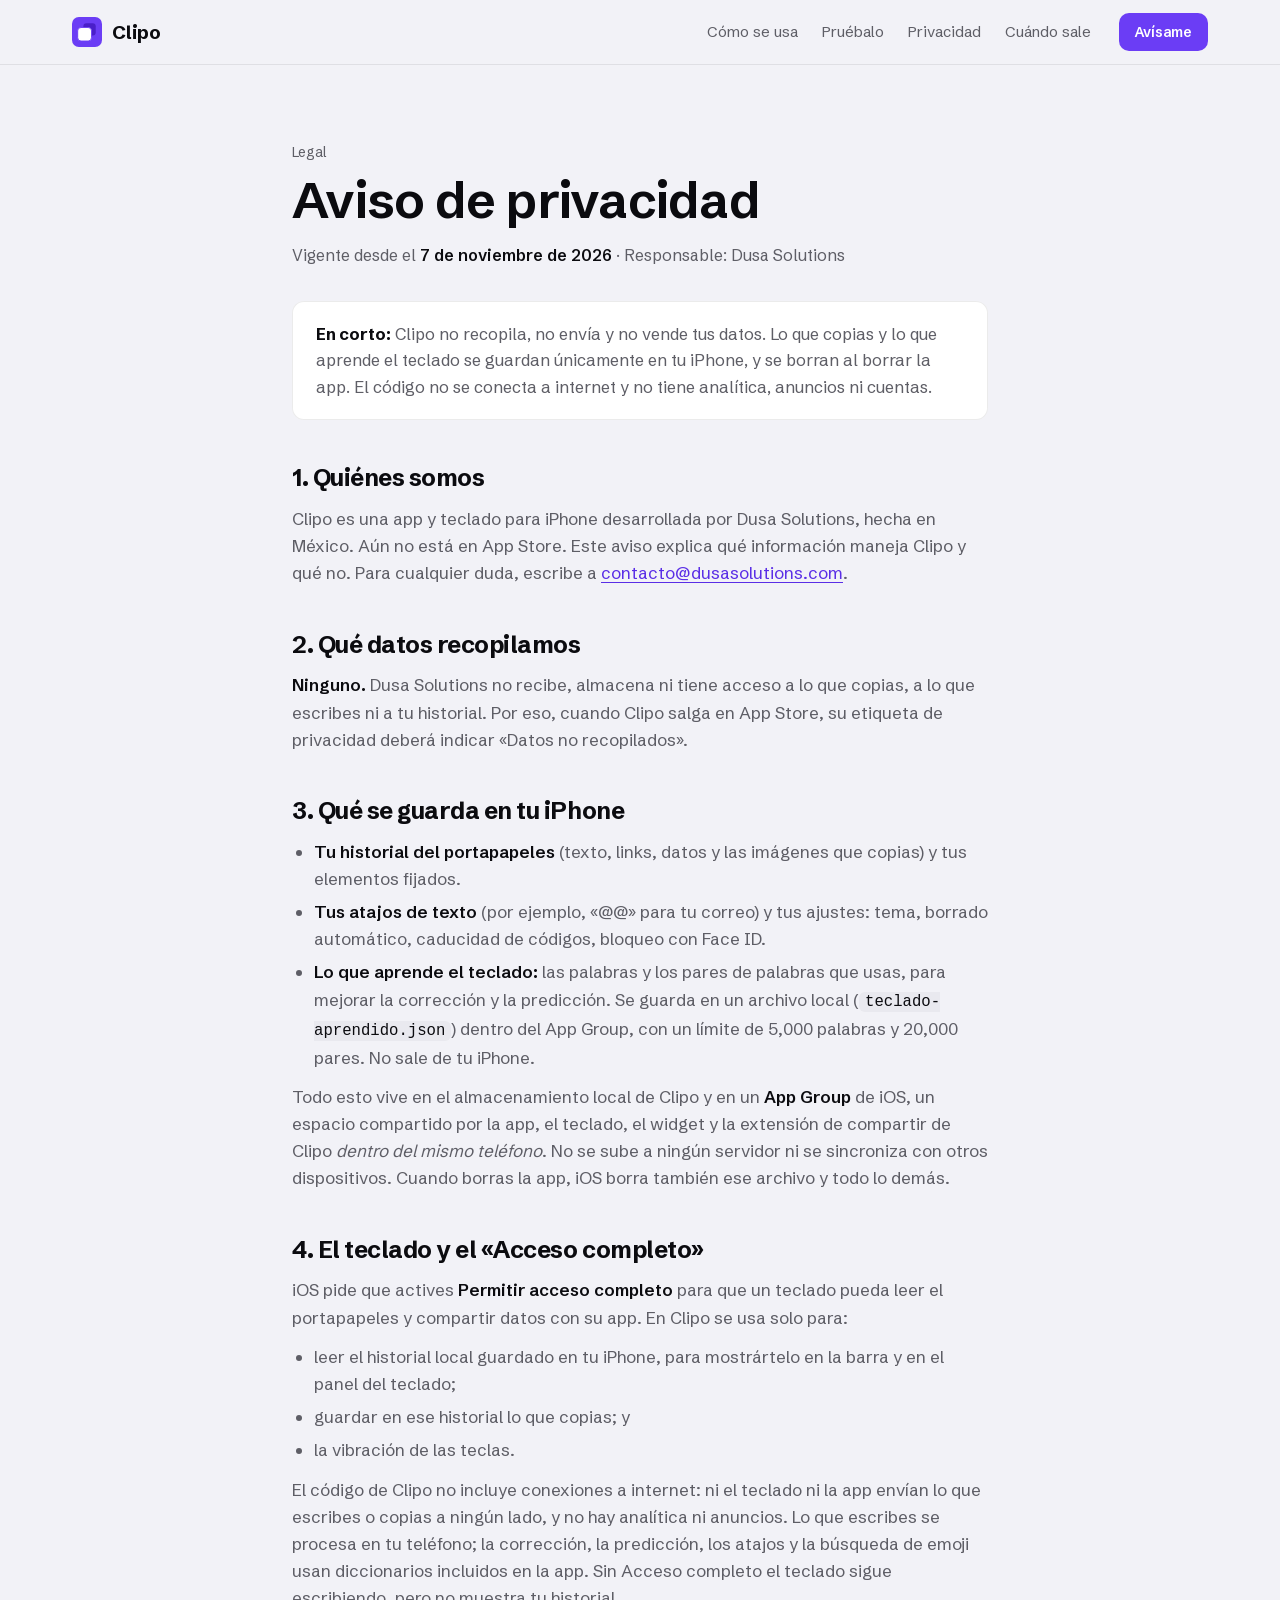
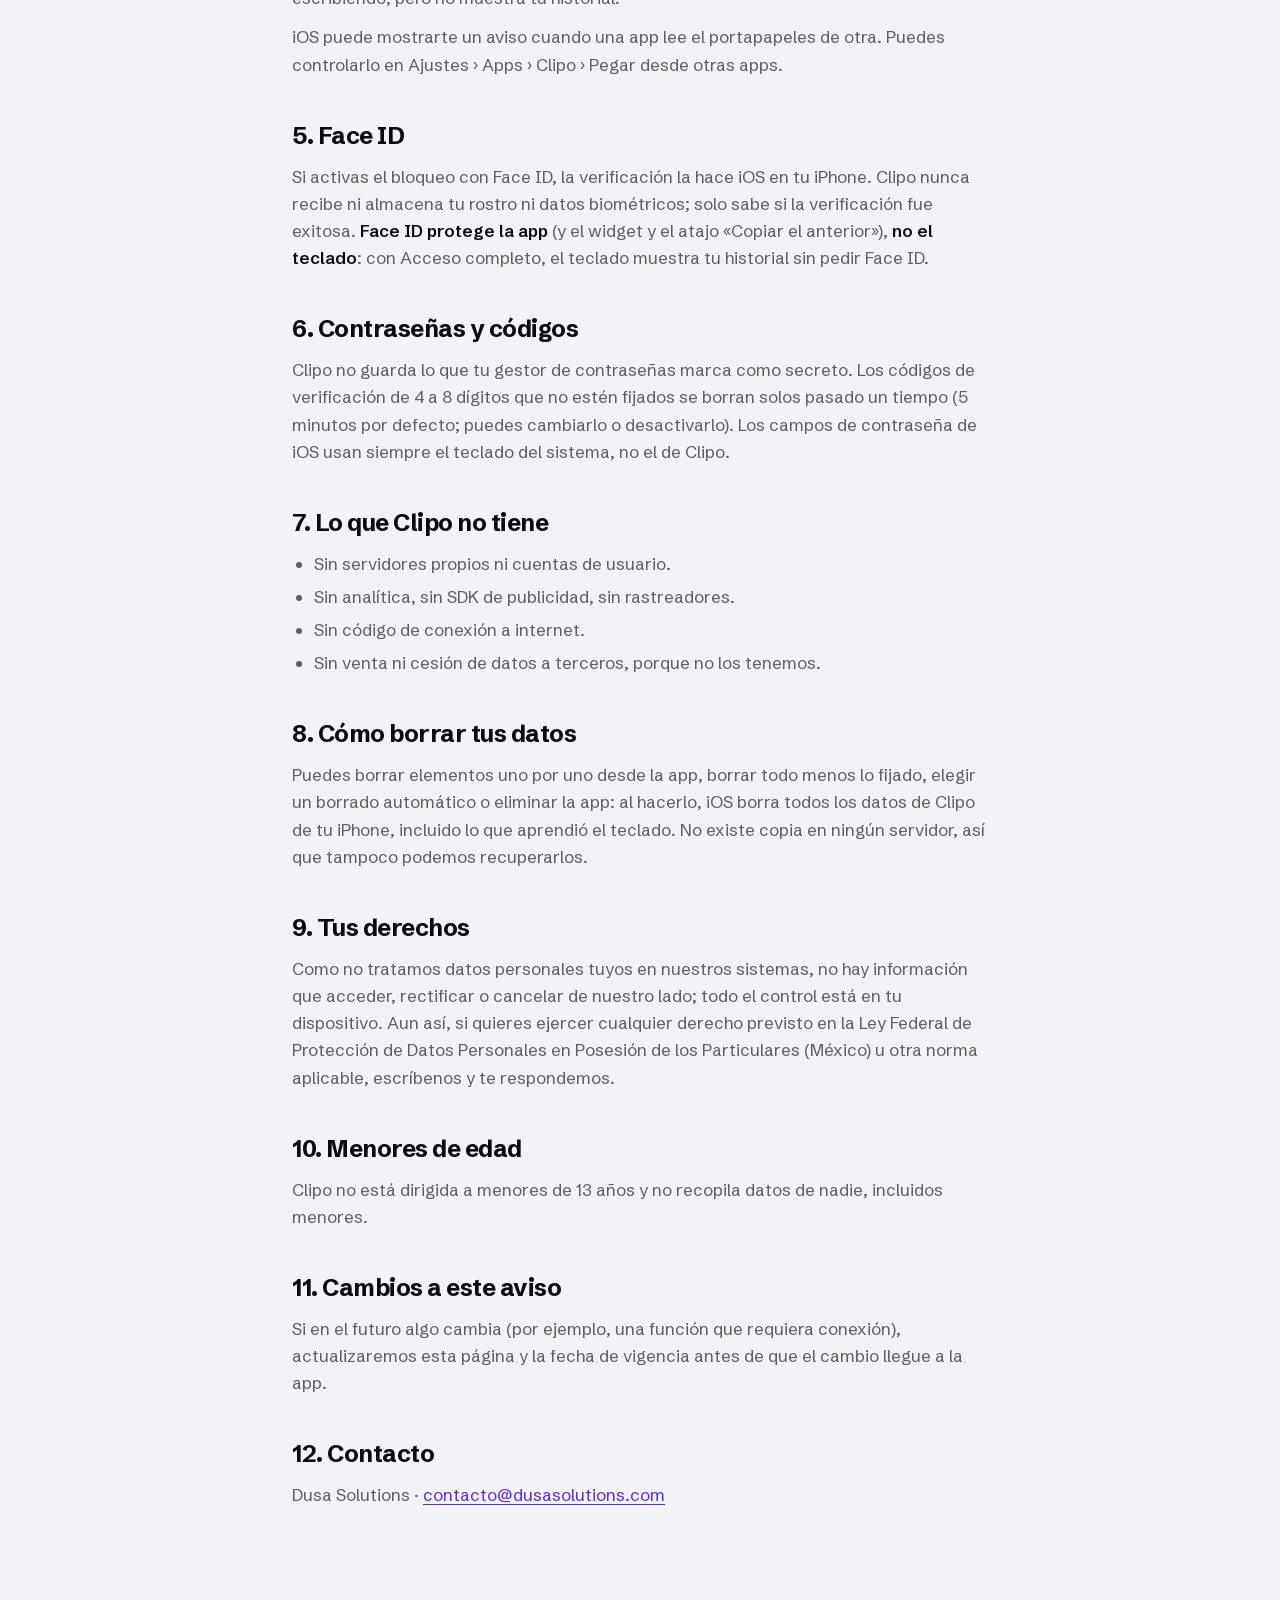
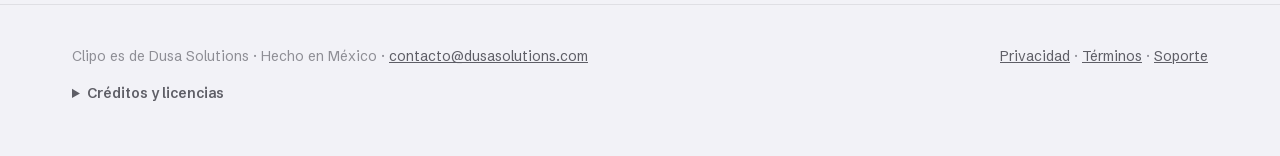
==== commit 2ea618d3: "Tipografía propia y quitar patrones de diseño genéricos Schibsted Grotesk servida desde el sitio (OF" ====
--- a/privacy.html
+++ b/privacy.html
@@ -28,6 +28,7 @@
 <meta name="twitter:description" content="Aviso de privacidad de Clipo: no recopilamos ni enviamos tus datos. Tu historial y lo que aprende el teclado viven solo en tu iPhone.">
 <meta name="twitter:image" content="https://mdusa11.github.io/clipo-landing/og-image.png">
 <style>
+@font-face{font-family:"Schibsted Grotesk";src:url(fonts/schibsted-grotesk.woff2) format("woff2");font-weight:400 800;font-style:normal;font-display:swap}
 
 :root{
   --bg:#F2F2F7; --surface:#FFFFFF; --surface2:#E9E9EF; --ink:#0B0B0F; --ink2:#5E5E66; --ink3:#8E8E95;
@@ -56,7 +57,7 @@
 }
 *{box-sizing:border-box;margin:0;padding:0}
 html{-webkit-text-size-adjust:100%;scroll-padding-top:80px}
-body{background:var(--bg);color:var(--ink);font-family:var(--font);font-size:17px;line-height:1.5;-webkit-font-smoothing:antialiased;overflow-x:clip}
+body{background:var(--bg);color:var(--ink);font-family:"Schibsted Grotesk",-apple-system,"Helvetica Neue",Arial,sans-serif;font-size:17px;line-height:1.6;-webkit-font-smoothing:antialiased;overflow-x:clip}
 a{color:inherit}
 .wrap{max-width:1200px;margin:0 auto;padding:0 32px}
 :focus-visible{outline:2px solid var(--acc);outline-offset:3px;border-radius:8px}
@@ -67,13 +68,13 @@
 .brand svg{width:30px;height:30px;display:block}
 .nav-links{display:flex;gap:24px;margin-left:auto;font-size:15px;color:var(--ink2)}
 .nav-links a{text-decoration:none}.nav-links a:hover{color:var(--ink)}
-.btn{display:inline-flex;align-items:center;justify-content:center;height:38px;padding:0 16px;border-radius:999px;font-weight:600;font-size:14px;text-decoration:none;white-space:nowrap;background:#6B3DF5;color:#fff}
+.btn{display:inline-flex;align-items:center;justify-content:center;height:38px;padding:0 16px;border-radius:10px;font-weight:600;font-size:14px;text-decoration:none;white-space:nowrap;background:#6B3DF5;color:#fff}
 .doc{max-width:760px;margin:0 auto;padding:64px 32px 96px}
 .doc .eyebrow{font-size:14px;color:var(--ink2)}
-.doc h1{font-size:clamp(38px,5vw,60px);line-height:1;letter-spacing:-.04em;font-weight:700;margin-top:14px}
+.doc h1{font-size:clamp(34px,4.2vw,50px);line-height:1.08;letter-spacing:-.015em;font-weight:650;margin-top:10px}
 .doc .meta{color:var(--ink2);margin-top:16px;font-size:16px}
 .doc .meta strong{color:var(--ink);font-weight:600}
-.callout{background:var(--surface);box-shadow:var(--shadow);border-radius:20px;padding:20px 24px;margin-top:32px;color:var(--ink2);font-size:16.5px}
+.callout{background:var(--surface);box-shadow:inset 0 0 0 1px var(--line);border-radius:12px;padding:20px 24px;margin-top:32px;color:var(--ink2);font-size:16.5px}
 .callout strong,.callout a{color:var(--ink)}
 .doc h2{font-size:24px;line-height:1.2;letter-spacing:-.02em;font-weight:700;margin:44px 0 12px}
 .doc h3{font-size:18px;font-weight:600;margin:24px 0 6px}
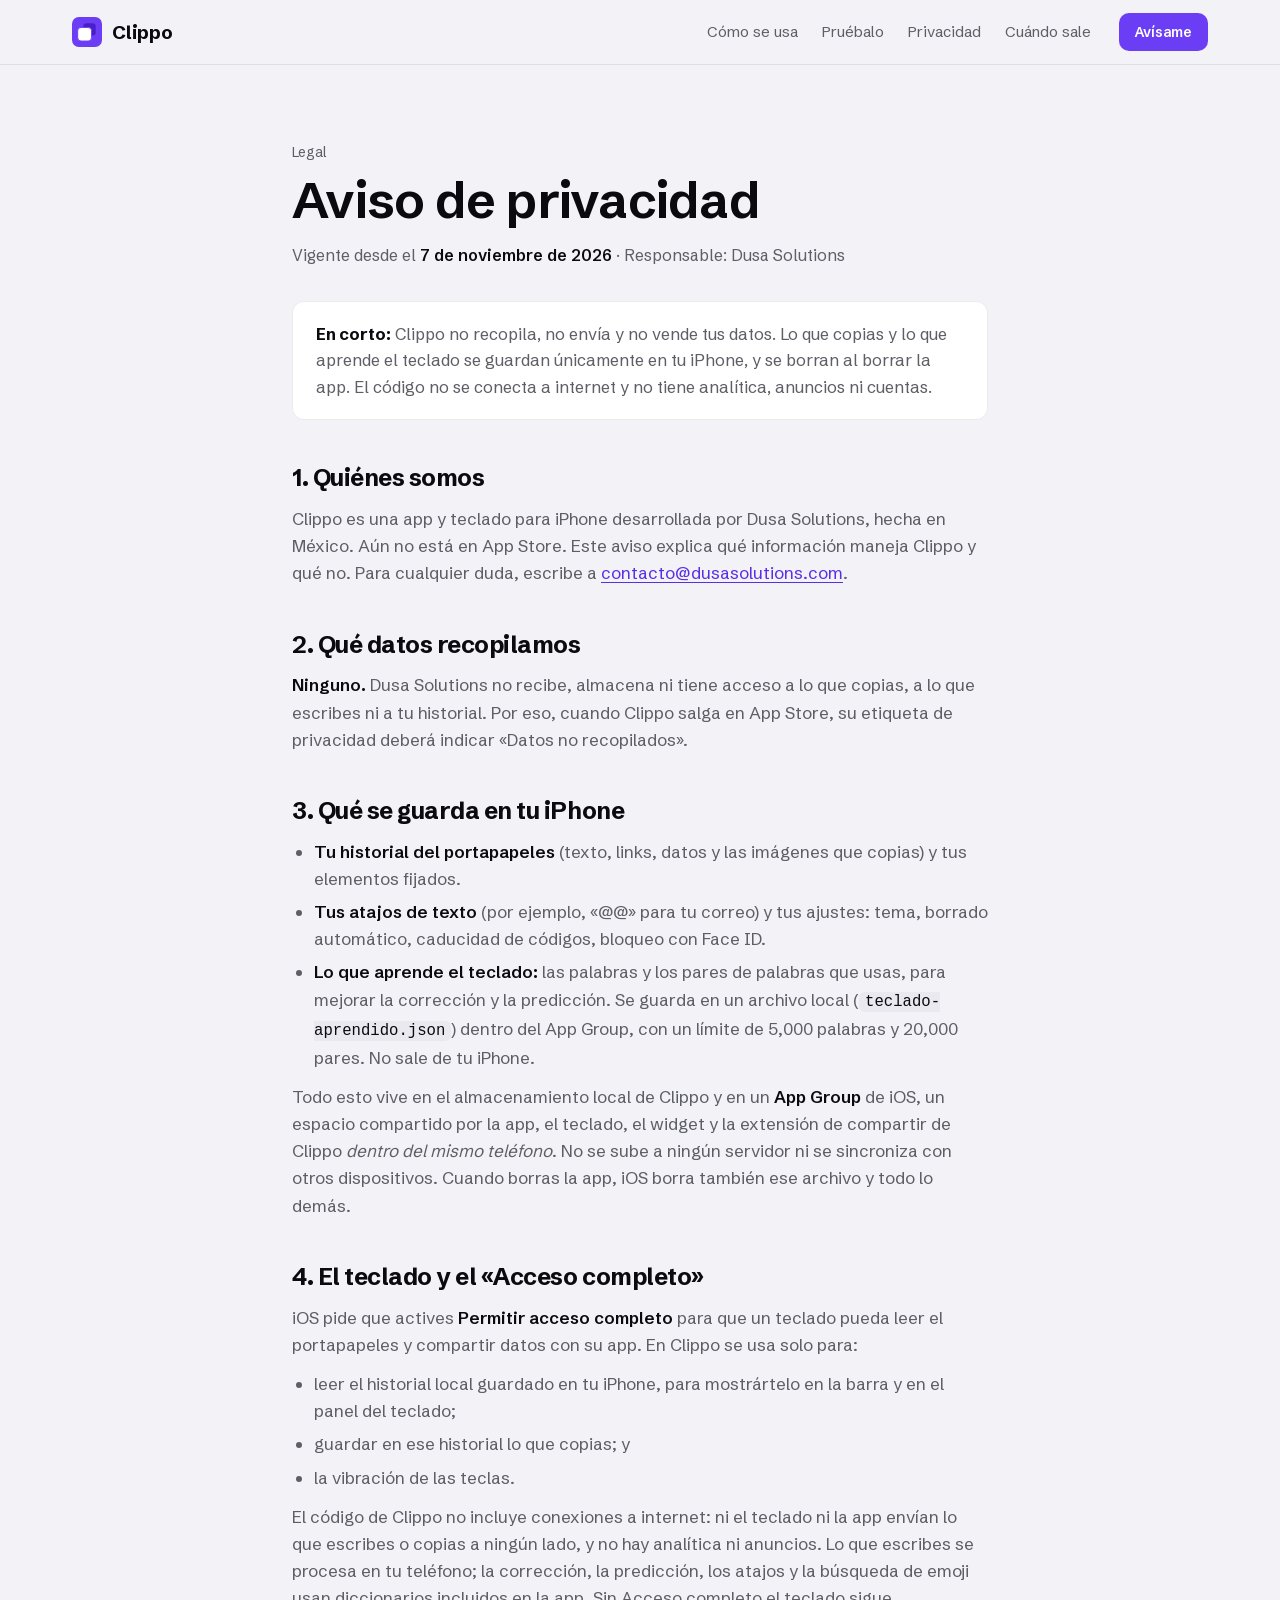
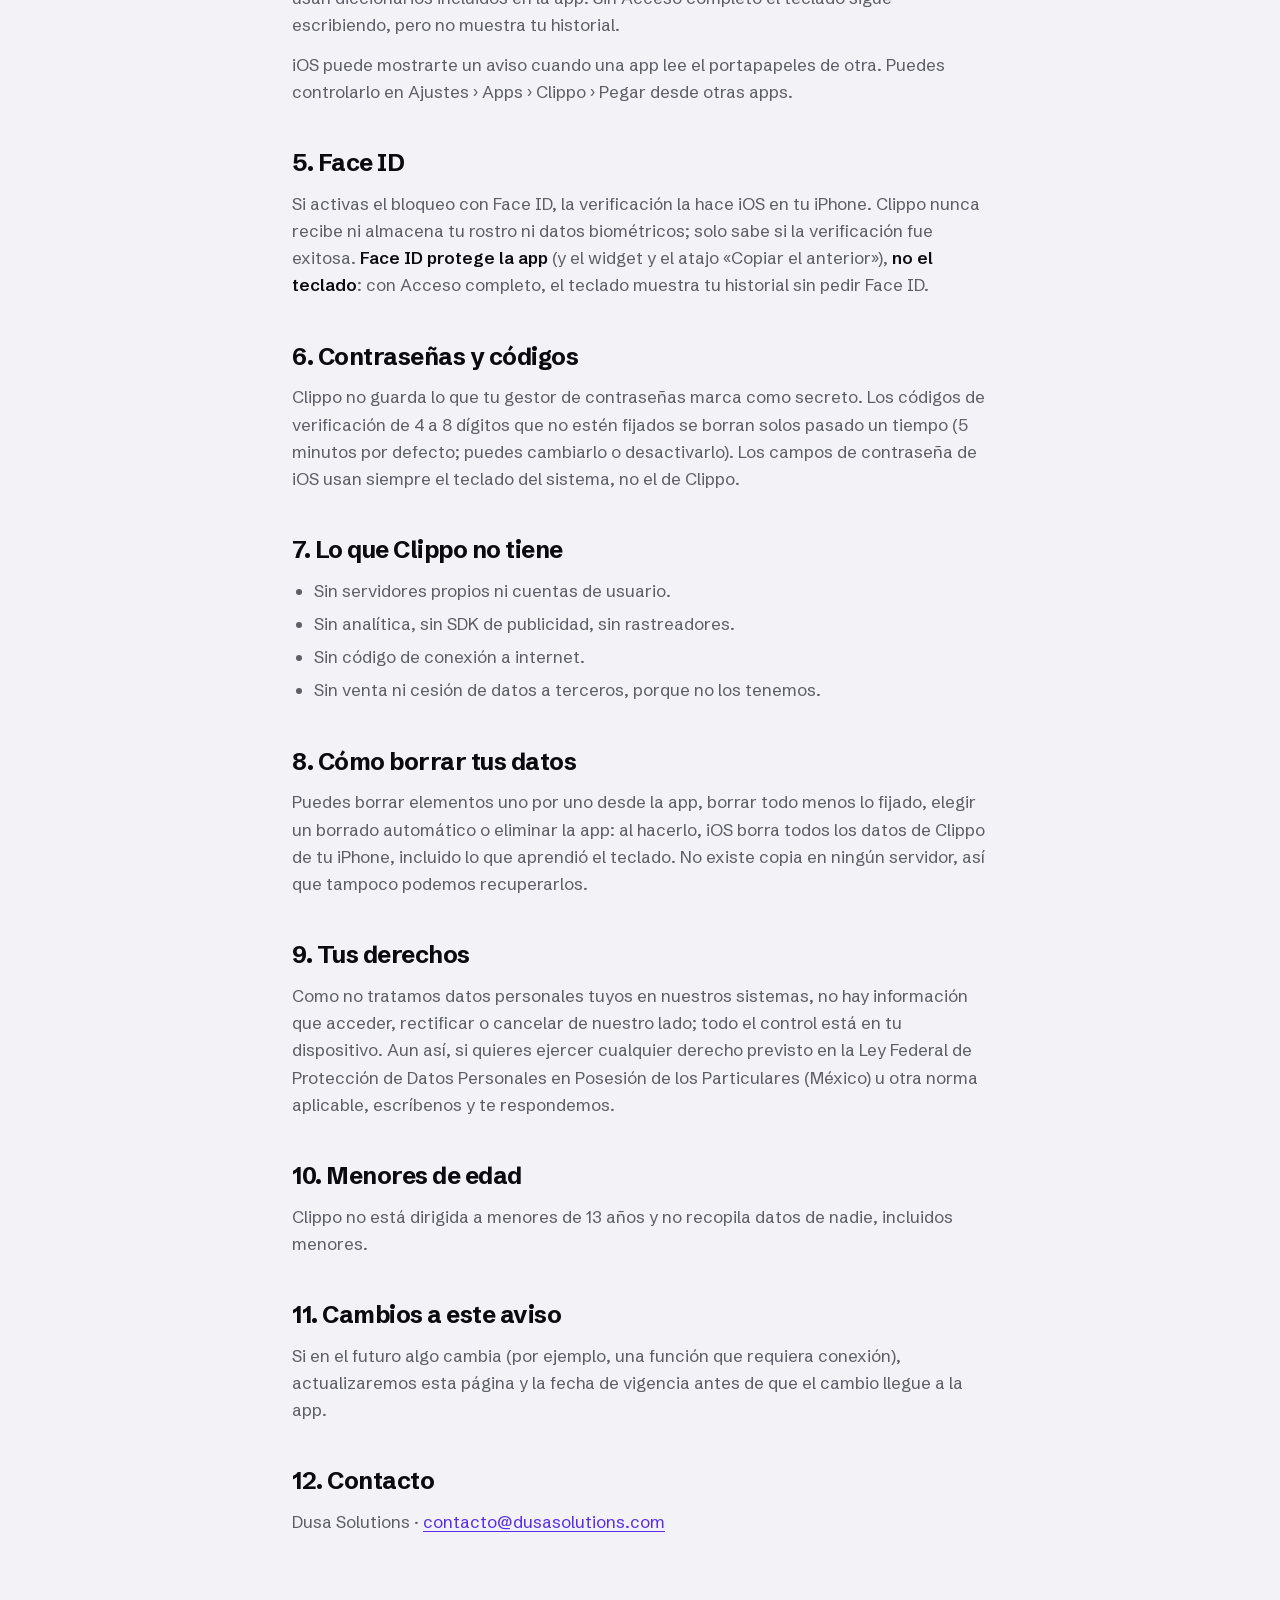
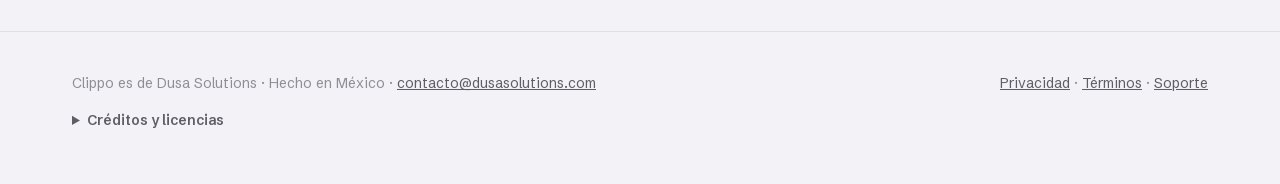
==== commit 2642807f: "Marca visible Clipo -> Clippo" ====
--- a/privacy.html
+++ b/privacy.html
@@ -3,30 +3,30 @@
 <head>
 <meta charset="utf-8">
 <meta name="viewport" content="width=device-width, initial-scale=1">
-<title>Aviso de privacidad · Clipo</title>
-<meta name="description" content="Aviso de privacidad de Clipo: no recopilamos ni enviamos tus datos. Tu historial y lo que aprende el teclado viven solo en tu iPhone.">
+<title>Aviso de privacidad · Clippo</title>
+<meta name="description" content="Aviso de privacidad de Clippo: no recopilamos ni enviamos tus datos. Tu historial y lo que aprende el teclado viven solo en tu iPhone.">
 <meta name="color-scheme" content="light dark">
 <meta name="theme-color" content="#F2F2F7" media="(prefers-color-scheme: light)">
 <meta name="theme-color" content="#0B0B0D" media="(prefers-color-scheme: dark)">
 <meta name="author" content="Dusa Solutions">
-<link rel="canonical" href="https://mdusa11.github.io/clipo-landing/privacy.html">
+<link rel="canonical" href="https://clippo.online/privacy.html">
 <link rel="manifest" href="manifest.json">
 <link rel="icon" type="image/png" sizes="32x32" href="icons/favicon-32.png">
 <link rel="apple-touch-icon" href="icons/apple-touch-icon.png">
-<meta property="og:title" content="Aviso de privacidad · Clipo">
-<meta property="og:description" content="Aviso de privacidad de Clipo: no recopilamos ni enviamos tus datos. Tu historial y lo que aprende el teclado viven solo en tu iPhone.">
+<meta property="og:title" content="Aviso de privacidad · Clippo">
+<meta property="og:description" content="Aviso de privacidad de Clippo: no recopilamos ni enviamos tus datos. Tu historial y lo que aprende el teclado viven solo en tu iPhone.">
 <meta property="og:type" content="website">
 <meta property="og:locale" content="es_MX">
-<meta property="og:site_name" content="Clipo">
-<meta property="og:url" content="https://mdusa11.github.io/clipo-landing/privacy.html">
-<meta property="og:image" content="https://mdusa11.github.io/clipo-landing/og-image.png">
+<meta property="og:site_name" content="Clippo">
+<meta property="og:url" content="https://clippo.online/privacy.html">
+<meta property="og:image" content="https://clippo.online/og-image.png">
 <meta property="og:image:width" content="1200">
 <meta property="og:image:height" content="630">
-<meta property="og:image:alt" content="Clipo: escribe como siempre, lo que copiaste a un toque.">
+<meta property="og:image:alt" content="Clippo: escribe como siempre, lo que copiaste a un toque.">
 <meta name="twitter:card" content="summary_large_image">
-<meta name="twitter:title" content="Aviso de privacidad · Clipo">
-<meta name="twitter:description" content="Aviso de privacidad de Clipo: no recopilamos ni enviamos tus datos. Tu historial y lo que aprende el teclado viven solo en tu iPhone.">
-<meta name="twitter:image" content="https://mdusa11.github.io/clipo-landing/og-image.png">
+<meta name="twitter:title" content="Aviso de privacidad · Clippo">
+<meta name="twitter:description" content="Aviso de privacidad de Clippo: no recopilamos ni enviamos tus datos. Tu historial y lo que aprende el teclado viven solo en tu iPhone.">
+<meta name="twitter:image" content="https://clippo.online/og-image.png">
 <style>
 @font-face{font-family:"Schibsted Grotesk";src:url(fonts/schibsted-grotesk.woff2) format("woff2");font-weight:400 800;font-style:normal;font-display:swap}
 
@@ -97,11 +97,11 @@
 <a class="sr" href="#main">Saltar al contenido</a>
 <header class="nav">
   <div class="wrap">
-    <a class="brand" href="index.html" aria-label="Clipo, inicio"><svg viewBox="0 0 100 100" aria-hidden="true"><rect width="100" height="100" rx="23" fill="#6B3DF5"/><rect x="38" y="21" width="41" height="41" rx="10" fill="#4A1FC9"/><rect x="19" y="35" width="46" height="45" rx="11" fill="#fff" stroke="#6B3DF5" stroke-width="3"/></svg>Clipo</a>
+    <a class="brand" href="index.html" aria-label="Clippo, inicio"><svg viewBox="0 0 100 100" aria-hidden="true"><rect width="100" height="100" rx="23" fill="#6B3DF5"/><rect x="38" y="21" width="41" height="41" rx="10" fill="#4A1FC9"/><rect x="19" y="35" width="46" height="45" rx="11" fill="#fff" stroke="#6B3DF5" stroke-width="3"/></svg>Clippo</a>
     <nav class="nav-links" aria-label="Secciones">
       <a href="index.html#como">Cómo se usa</a><a href="index.html#prueba">Pruébalo</a><a href="index.html#privacidad">Privacidad</a><a href="index.html#pronto">Cuándo sale</a>
     </nav>
-    <a class="btn" href="mailto:contacto@dusasolutions.com?subject=Av%C3%ADsenme%20cuando%20salga%20Clipo">Avísame</a>
+    <a class="btn" href="mailto:contacto@dusasolutions.com?subject=Av%C3%ADsenme%20cuando%20salga%20Clippo">Avísame</a>
   </div>
 </header>
 <main id="main">
@@ -109,13 +109,13 @@
   <p class="eyebrow">Legal</p>
   <h1>Aviso de privacidad</h1>
   <p class="meta">Vigente desde el <strong>7 de noviembre de 2026</strong> · Responsable: Dusa Solutions</p>
-  <div class="callout"><strong>En corto:</strong> Clipo no recopila, no envía y no vende tus datos. Lo que copias y lo que aprende el teclado se guardan únicamente en tu iPhone, y se borran al borrar la app. El código no se conecta a internet y no tiene analítica, anuncios ni cuentas.</div>
+  <div class="callout"><strong>En corto:</strong> Clippo no recopila, no envía y no vende tus datos. Lo que copias y lo que aprende el teclado se guardan únicamente en tu iPhone, y se borran al borrar la app. El código no se conecta a internet y no tiene analítica, anuncios ni cuentas.</div>
 
   <h2>1. Quiénes somos</h2>
-  <p>Clipo es una app y teclado para iPhone desarrollada por Dusa Solutions, hecha en México. Aún no está en App Store. Este aviso explica qué información maneja Clipo y qué no. Para cualquier duda, escribe a <a href="mailto:contacto@dusasolutions.com">contacto@dusasolutions.com</a>.</p>
+  <p>Clippo es una app y teclado para iPhone desarrollada por Dusa Solutions, hecha en México. Aún no está en App Store. Este aviso explica qué información maneja Clippo y qué no. Para cualquier duda, escribe a <a href="mailto:contacto@dusasolutions.com">contacto@dusasolutions.com</a>.</p>
 
   <h2>2. Qué datos recopilamos</h2>
-  <p><strong>Ninguno.</strong> Dusa Solutions no recibe, almacena ni tiene acceso a lo que copias, a lo que escribes ni a tu historial. Por eso, cuando Clipo salga en App Store, su etiqueta de privacidad deberá indicar «Datos no recopilados».</p>
+  <p><strong>Ninguno.</strong> Dusa Solutions no recibe, almacena ni tiene acceso a lo que copias, a lo que escribes ni a tu historial. Por eso, cuando Clippo salga en App Store, su etiqueta de privacidad deberá indicar «Datos no recopilados».</p>
 
   <h2>3. Qué se guarda en tu iPhone</h2>
   <ul>
@@ -123,25 +123,25 @@
     <li><strong>Tus atajos de texto</strong> (por ejemplo, «@@» para tu correo) y tus ajustes: tema, borrado automático, caducidad de códigos, bloqueo con Face ID.</li>
     <li><strong>Lo que aprende el teclado:</strong> las palabras y los pares de palabras que usas, para mejorar la corrección y la predicción. Se guarda en un archivo local (<span class="mono">teclado-aprendido.json</span>) dentro del App Group, con un límite de 5,000 palabras y 20,000 pares. No sale de tu iPhone.</li>
   </ul>
-  <p>Todo esto vive en el almacenamiento local de Clipo y en un <strong>App Group</strong> de iOS, un espacio compartido por la app, el teclado, el widget y la extensión de compartir de Clipo <em>dentro del mismo teléfono</em>. No se sube a ningún servidor ni se sincroniza con otros dispositivos. Cuando borras la app, iOS borra también ese archivo y todo lo demás.</p>
+  <p>Todo esto vive en el almacenamiento local de Clippo y en un <strong>App Group</strong> de iOS, un espacio compartido por la app, el teclado, el widget y la extensión de compartir de Clippo <em>dentro del mismo teléfono</em>. No se sube a ningún servidor ni se sincroniza con otros dispositivos. Cuando borras la app, iOS borra también ese archivo y todo lo demás.</p>
 
   <h2>4. El teclado y el «Acceso completo»</h2>
-  <p>iOS pide que actives <strong>Permitir acceso completo</strong> para que un teclado pueda leer el portapapeles y compartir datos con su app. En Clipo se usa solo para:</p>
+  <p>iOS pide que actives <strong>Permitir acceso completo</strong> para que un teclado pueda leer el portapapeles y compartir datos con su app. En Clippo se usa solo para:</p>
   <ul>
     <li>leer el historial local guardado en tu iPhone, para mostrártelo en la barra y en el panel del teclado;</li>
     <li>guardar en ese historial lo que copias; y</li>
     <li>la vibración de las teclas.</li>
   </ul>
-  <p>El código de Clipo no incluye conexiones a internet: ni el teclado ni la app envían lo que escribes o copias a ningún lado, y no hay analítica ni anuncios. Lo que escribes se procesa en tu teléfono; la corrección, la predicción, los atajos y la búsqueda de emoji usan diccionarios incluidos en la app. Sin Acceso completo el teclado sigue escribiendo, pero no muestra tu historial.</p>
-  <p>iOS puede mostrarte un aviso cuando una app lee el portapapeles de otra. Puedes controlarlo en Ajustes › Apps › Clipo › Pegar desde otras apps.</p>
+  <p>El código de Clippo no incluye conexiones a internet: ni el teclado ni la app envían lo que escribes o copias a ningún lado, y no hay analítica ni anuncios. Lo que escribes se procesa en tu teléfono; la corrección, la predicción, los atajos y la búsqueda de emoji usan diccionarios incluidos en la app. Sin Acceso completo el teclado sigue escribiendo, pero no muestra tu historial.</p>
+  <p>iOS puede mostrarte un aviso cuando una app lee el portapapeles de otra. Puedes controlarlo en Ajustes › Apps › Clippo › Pegar desde otras apps.</p>
 
   <h2>5. Face ID</h2>
-  <p>Si activas el bloqueo con Face ID, la verificación la hace iOS en tu iPhone. Clipo nunca recibe ni almacena tu rostro ni datos biométricos; solo sabe si la verificación fue exitosa. <strong>Face ID protege la app</strong> (y el widget y el atajo «Copiar el anterior»), <strong>no el teclado</strong>: con Acceso completo, el teclado muestra tu historial sin pedir Face ID.</p>
+  <p>Si activas el bloqueo con Face ID, la verificación la hace iOS en tu iPhone. Clippo nunca recibe ni almacena tu rostro ni datos biométricos; solo sabe si la verificación fue exitosa. <strong>Face ID protege la app</strong> (y el widget y el atajo «Copiar el anterior»), <strong>no el teclado</strong>: con Acceso completo, el teclado muestra tu historial sin pedir Face ID.</p>
 
   <h2>6. Contraseñas y códigos</h2>
-  <p>Clipo no guarda lo que tu gestor de contraseñas marca como secreto. Los códigos de verificación de 4 a 8 dígitos que no estén fijados se borran solos pasado un tiempo (5 minutos por defecto; puedes cambiarlo o desactivarlo). Los campos de contraseña de iOS usan siempre el teclado del sistema, no el de Clipo.</p>
+  <p>Clippo no guarda lo que tu gestor de contraseñas marca como secreto. Los códigos de verificación de 4 a 8 dígitos que no estén fijados se borran solos pasado un tiempo (5 minutos por defecto; puedes cambiarlo o desactivarlo). Los campos de contraseña de iOS usan siempre el teclado del sistema, no el de Clippo.</p>
 
-  <h2>7. Lo que Clipo no tiene</h2>
+  <h2>7. Lo que Clippo no tiene</h2>
   <ul>
     <li>Sin servidores propios ni cuentas de usuario.</li>
     <li>Sin analítica, sin SDK de publicidad, sin rastreadores.</li>
@@ -150,13 +150,13 @@
   </ul>
 
   <h2>8. Cómo borrar tus datos</h2>
-  <p>Puedes borrar elementos uno por uno desde la app, borrar todo menos lo fijado, elegir un borrado automático o eliminar la app: al hacerlo, iOS borra todos los datos de Clipo de tu iPhone, incluido lo que aprendió el teclado. No existe copia en ningún servidor, así que tampoco podemos recuperarlos.</p>
+  <p>Puedes borrar elementos uno por uno desde la app, borrar todo menos lo fijado, elegir un borrado automático o eliminar la app: al hacerlo, iOS borra todos los datos de Clippo de tu iPhone, incluido lo que aprendió el teclado. No existe copia en ningún servidor, así que tampoco podemos recuperarlos.</p>
 
   <h2>9. Tus derechos</h2>
   <p>Como no tratamos datos personales tuyos en nuestros sistemas, no hay información que acceder, rectificar o cancelar de nuestro lado; todo el control está en tu dispositivo. Aun así, si quieres ejercer cualquier derecho previsto en la Ley Federal de Protección de Datos Personales en Posesión de los Particulares (México) u otra norma aplicable, escríbenos y te respondemos.</p>
 
   <h2>10. Menores de edad</h2>
-  <p>Clipo no está dirigida a menores de 13 años y no recopila datos de nadie, incluidos menores.</p>
+  <p>Clippo no está dirigida a menores de 13 años y no recopila datos de nadie, incluidos menores.</p>
 
   <h2>11. Cambios a este aviso</h2>
   <p>Si en el futuro algo cambia (por ejemplo, una función que requiera conexión), actualizaremos esta página y la fecha de vigencia antes de que el cambio llegue a la app.</p>
@@ -168,10 +168,10 @@
 <footer>
   <div class="wrap">
     <div>
-      <p>Clipo es de Dusa Solutions · Hecho en México · <a href="mailto:contacto@dusasolutions.com">contacto@dusasolutions.com</a></p>
+      <p>Clippo es de Dusa Solutions · Hecho en México · <a href="mailto:contacto@dusasolutions.com">contacto@dusasolutions.com</a></p>
       <details><summary>Créditos y licencias</summary><ul>
         <li>Diccionario basado en <a href="https://github.com/hermitdave/FrequencyWords">FrequencyWords</a> de Hermit Dave (subtítulos de OpenSubtitles), licencia <a href="https://creativecommons.org/licenses/by-sa/4.0/">CC BY-SA 4.0</a>. Modificado; se distribuye bajo la misma licencia.</li>
-        <li>Modelo de contexto con conteos derivados de oraciones de <a href="https://tatoeba.org">Tatoeba</a> (<a href="https://creativecommons.org/licenses/by/2.0/fr/">CC BY 2.0 FR</a>) y de <a href="https://commonvoice.mozilla.org">Mozilla Common Voice</a> (<a href="https://creativecommons.org/publicdomain/zero/1.0/">CC0</a>), más frases de mensajería de México escritas para Clipo.</li>
+        <li>Modelo de contexto con conteos derivados de oraciones de <a href="https://tatoeba.org">Tatoeba</a> (<a href="https://creativecommons.org/licenses/by/2.0/fr/">CC BY 2.0 FR</a>) y de <a href="https://commonvoice.mozilla.org">Mozilla Common Voice</a> (<a href="https://creativecommons.org/publicdomain/zero/1.0/">CC0</a>), más frases de mensajería de México escritas para Clippo.</li>
         <li>Nombres y palabras clave de emoji en español: Unicode CLDR; lista y orden de emoji: Unicode emoji-test 15.1. Copyright © 1991-2026 Unicode, Inc., <a href="https://www.unicode.org/license.txt">Unicode License v3</a>.</li>
       </ul></details>
     </div>
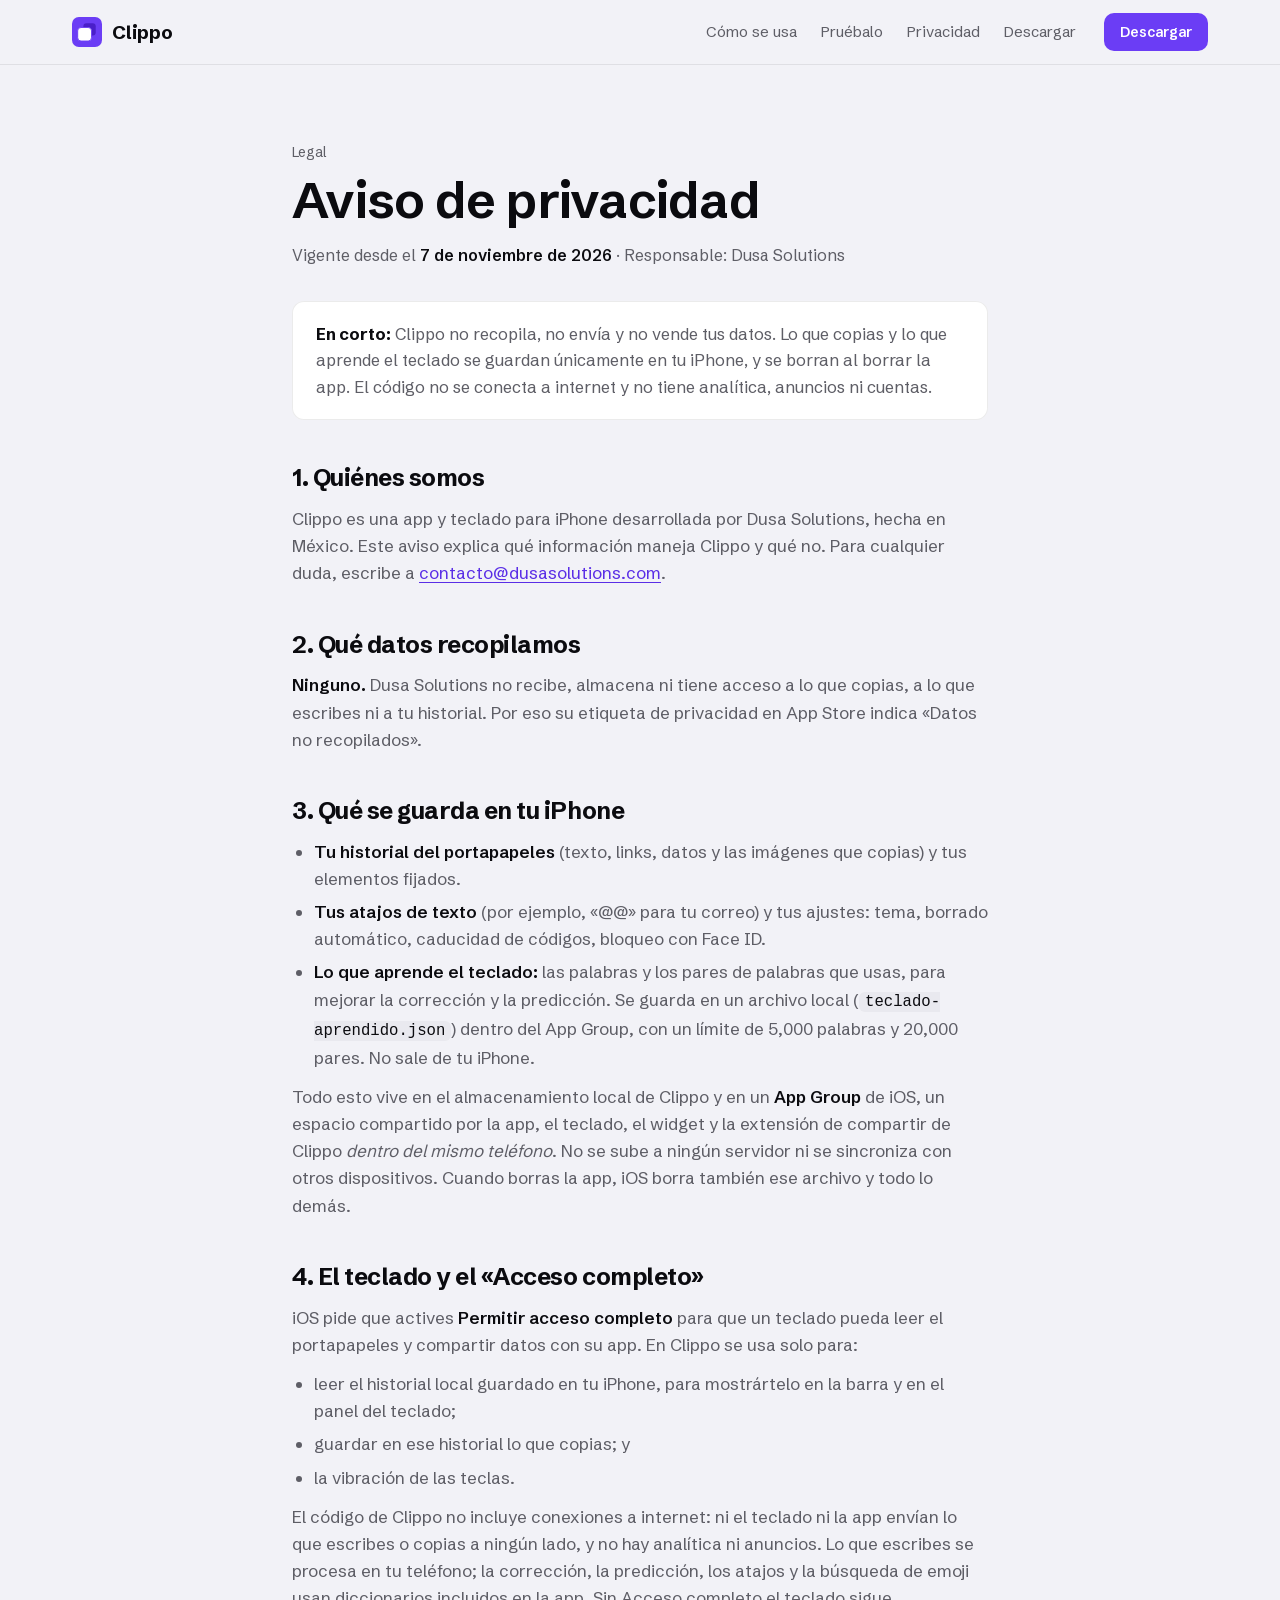
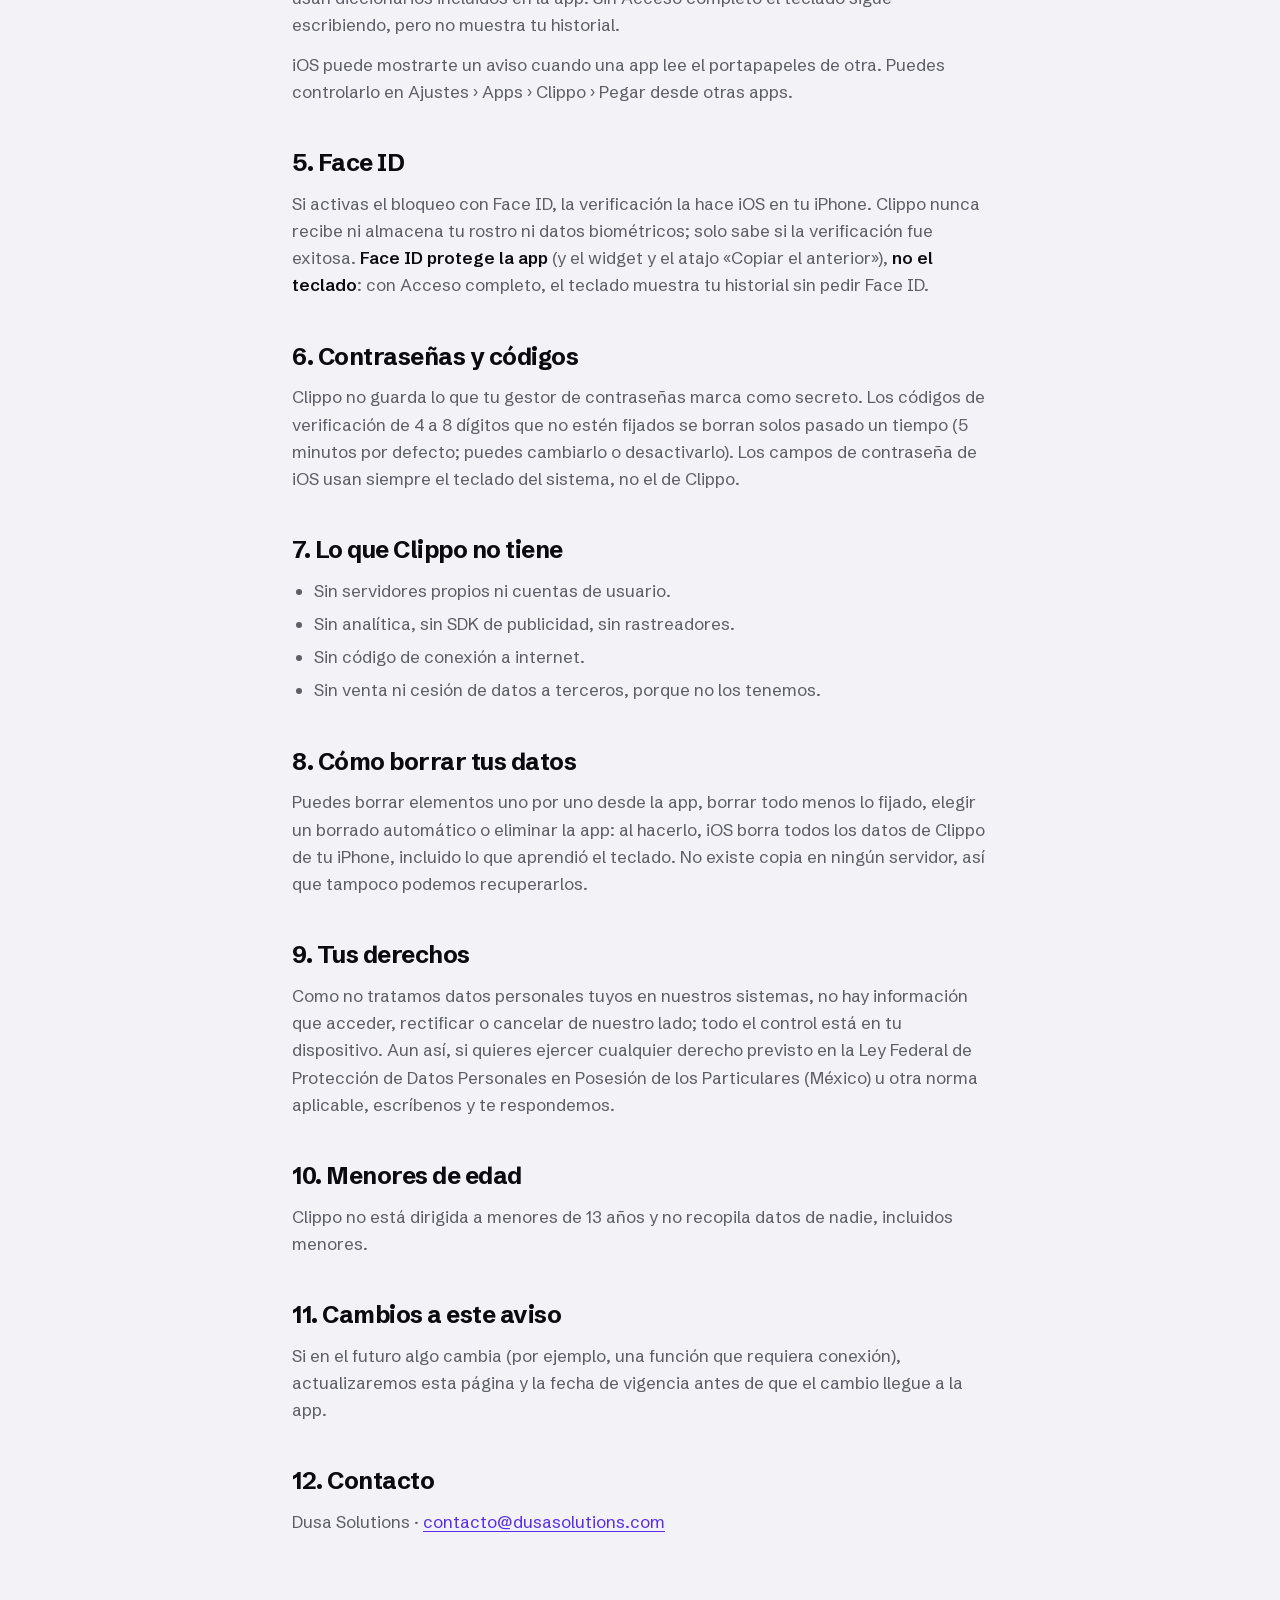
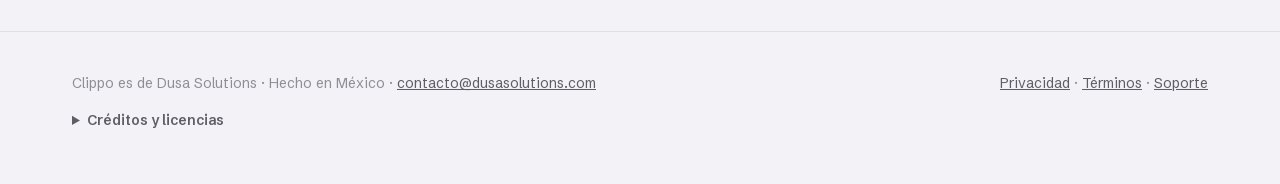
==== commit b14ae7ea: "Clippo ya está en App Store: botones de descarga y textos de lanzamiento Co-Authored-By: Claude Opus" ====
--- a/privacy.html
+++ b/privacy.html
@@ -99,9 +99,9 @@
   <div class="wrap">
     <a class="brand" href="index.html" aria-label="Clippo, inicio"><svg viewBox="0 0 100 100" aria-hidden="true"><rect width="100" height="100" rx="23" fill="#6B3DF5"/><rect x="38" y="21" width="41" height="41" rx="10" fill="#4A1FC9"/><rect x="19" y="35" width="46" height="45" rx="11" fill="#fff" stroke="#6B3DF5" stroke-width="3"/></svg>Clippo</a>
     <nav class="nav-links" aria-label="Secciones">
-      <a href="index.html#como">Cómo se usa</a><a href="index.html#prueba">Pruébalo</a><a href="index.html#privacidad">Privacidad</a><a href="index.html#pronto">Cuándo sale</a>
+      <a href="index.html#como">Cómo se usa</a><a href="index.html#prueba">Pruébalo</a><a href="index.html#privacidad">Privacidad</a><a href="index.html#pronto">Descargar</a>
     </nav>
-    <a class="btn" href="mailto:contacto@dusasolutions.com?subject=Av%C3%ADsenme%20cuando%20salga%20Clippo">Avísame</a>
+    <a class="btn" href="https://apps.apple.com/mx/app/clippo-portapapeles/id6830990936">Descargar</a>
   </div>
 </header>
 <main id="main">
@@ -112,10 +112,10 @@
   <div class="callout"><strong>En corto:</strong> Clippo no recopila, no envía y no vende tus datos. Lo que copias y lo que aprende el teclado se guardan únicamente en tu iPhone, y se borran al borrar la app. El código no se conecta a internet y no tiene analítica, anuncios ni cuentas.</div>
 
   <h2>1. Quiénes somos</h2>
-  <p>Clippo es una app y teclado para iPhone desarrollada por Dusa Solutions, hecha en México. Aún no está en App Store. Este aviso explica qué información maneja Clippo y qué no. Para cualquier duda, escribe a <a href="mailto:contacto@dusasolutions.com">contacto@dusasolutions.com</a>.</p>
+  <p>Clippo es una app y teclado para iPhone desarrollada por Dusa Solutions, hecha en México. Este aviso explica qué información maneja Clippo y qué no. Para cualquier duda, escribe a <a href="mailto:contacto@dusasolutions.com">contacto@dusasolutions.com</a>.</p>
 
   <h2>2. Qué datos recopilamos</h2>
-  <p><strong>Ninguno.</strong> Dusa Solutions no recibe, almacena ni tiene acceso a lo que copias, a lo que escribes ni a tu historial. Por eso, cuando Clippo salga en App Store, su etiqueta de privacidad deberá indicar «Datos no recopilados».</p>
+  <p><strong>Ninguno.</strong> Dusa Solutions no recibe, almacena ni tiene acceso a lo que copias, a lo que escribes ni a tu historial. Por eso su etiqueta de privacidad en App Store indica «Datos no recopilados».</p>
 
   <h2>3. Qué se guarda en tu iPhone</h2>
   <ul>
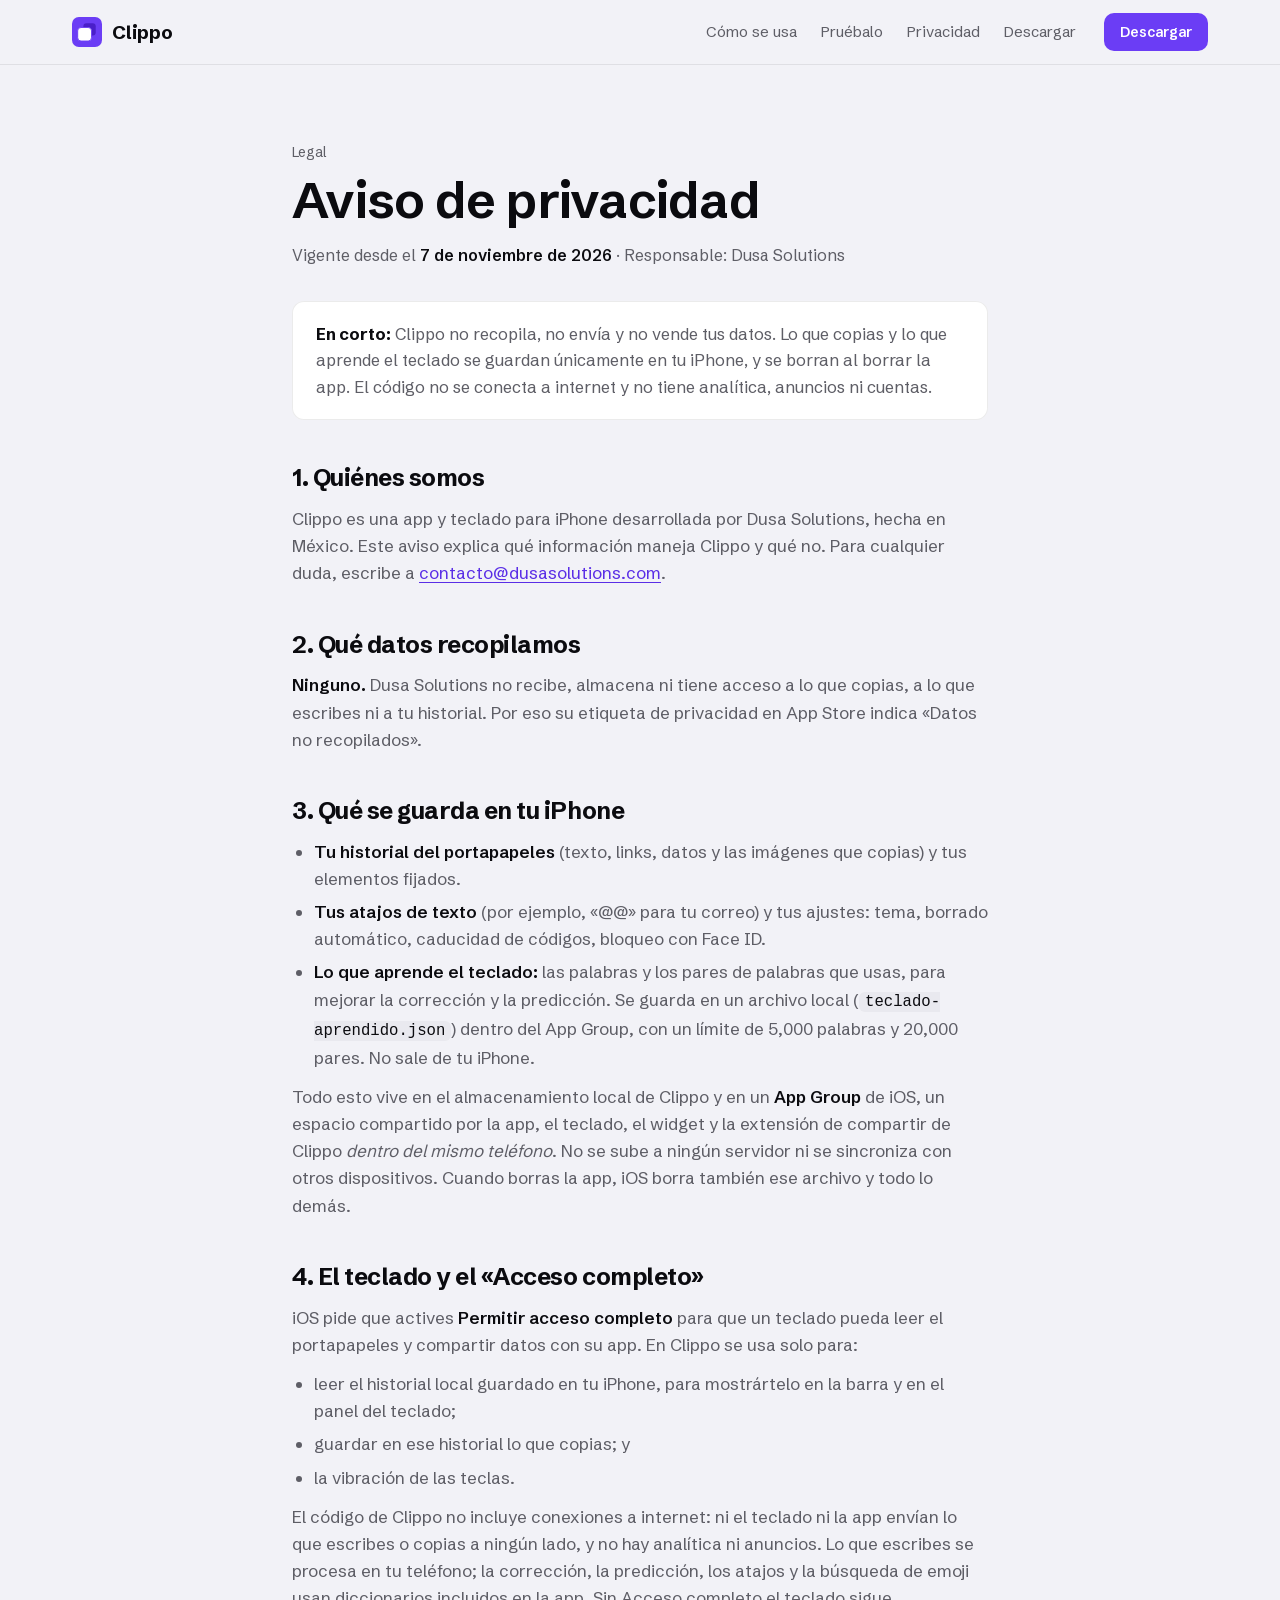
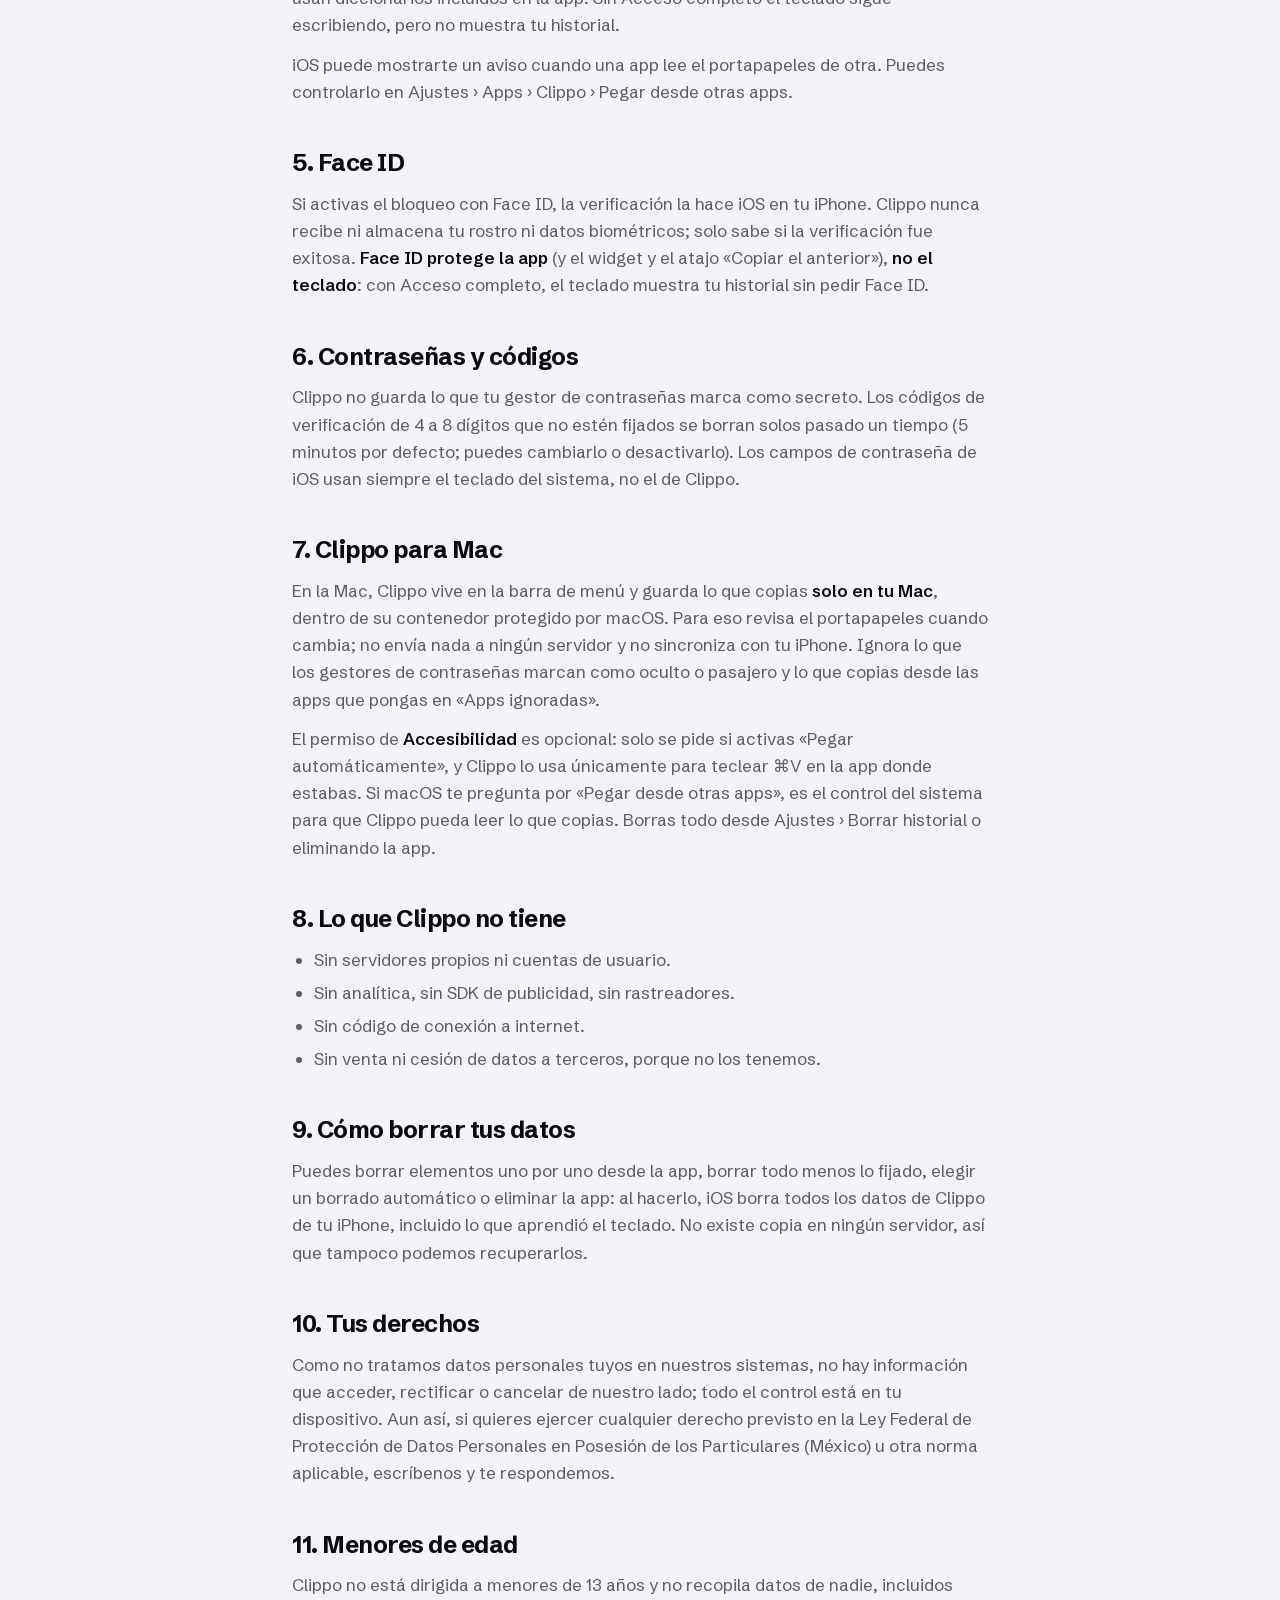
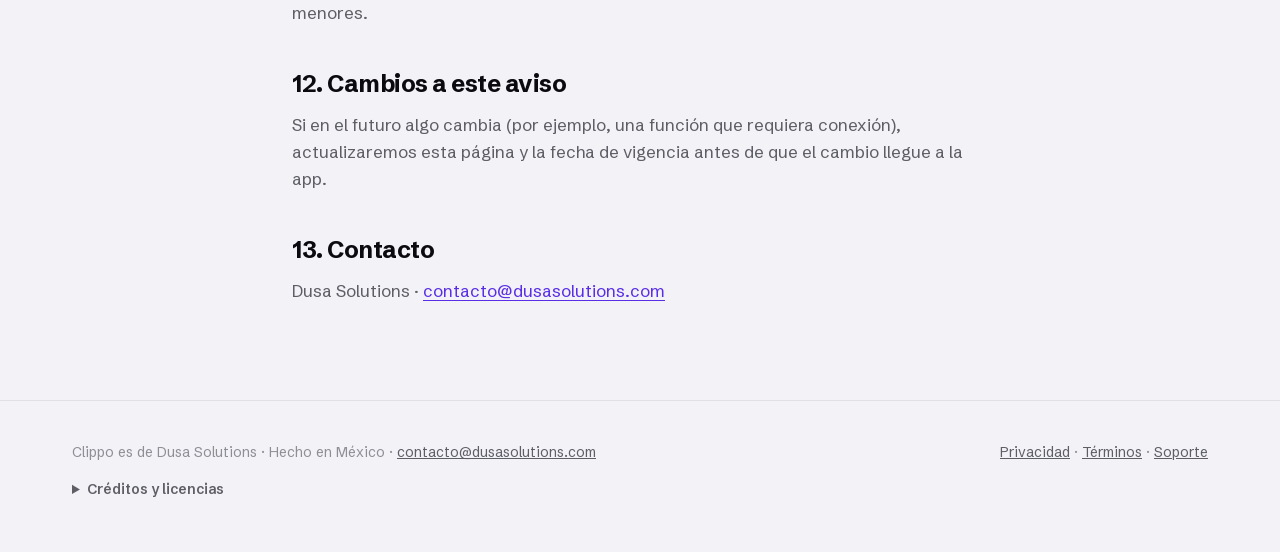
==== commit 8130e4db: "Privacidad: sección de Clippo para Mac Co-Authored-By: Claude Opus 5.5 <noreply@anthropic.com>" ====
--- a/privacy.html
+++ b/privacy.html
@@ -141,7 +141,11 @@
   <h2>6. Contraseñas y códigos</h2>
   <p>Clippo no guarda lo que tu gestor de contraseñas marca como secreto. Los códigos de verificación de 4 a 8 dígitos que no estén fijados se borran solos pasado un tiempo (5 minutos por defecto; puedes cambiarlo o desactivarlo). Los campos de contraseña de iOS usan siempre el teclado del sistema, no el de Clippo.</p>
 
-  <h2>7. Lo que Clippo no tiene</h2>
+  <h2>7. Clippo para Mac</h2>
+  <p>En la Mac, Clippo vive en la barra de menú y guarda lo que copias <strong>solo en tu Mac</strong>, dentro de su contenedor protegido por macOS. Para eso revisa el portapapeles cuando cambia; no envía nada a ningún servidor y no sincroniza con tu iPhone. Ignora lo que los gestores de contraseñas marcan como oculto o pasajero y lo que copias desde las apps que pongas en «Apps ignoradas».</p>
+  <p>El permiso de <strong>Accesibilidad</strong> es opcional: solo se pide si activas «Pegar automáticamente», y Clippo lo usa únicamente para teclear ⌘V en la app donde estabas. Si macOS te pregunta por «Pegar desde otras apps», es el control del sistema para que Clippo pueda leer lo que copias. Borras todo desde Ajustes › Borrar historial o eliminando la app.</p>
+
+  <h2>8. Lo que Clippo no tiene</h2>
   <ul>
     <li>Sin servidores propios ni cuentas de usuario.</li>
     <li>Sin analítica, sin SDK de publicidad, sin rastreadores.</li>
@@ -149,19 +153,19 @@
     <li>Sin venta ni cesión de datos a terceros, porque no los tenemos.</li>
   </ul>
 
-  <h2>8. Cómo borrar tus datos</h2>
+  <h2>9. Cómo borrar tus datos</h2>
   <p>Puedes borrar elementos uno por uno desde la app, borrar todo menos lo fijado, elegir un borrado automático o eliminar la app: al hacerlo, iOS borra todos los datos de Clippo de tu iPhone, incluido lo que aprendió el teclado. No existe copia en ningún servidor, así que tampoco podemos recuperarlos.</p>
 
-  <h2>9. Tus derechos</h2>
+  <h2>10. Tus derechos</h2>
   <p>Como no tratamos datos personales tuyos en nuestros sistemas, no hay información que acceder, rectificar o cancelar de nuestro lado; todo el control está en tu dispositivo. Aun así, si quieres ejercer cualquier derecho previsto en la Ley Federal de Protección de Datos Personales en Posesión de los Particulares (México) u otra norma aplicable, escríbenos y te respondemos.</p>
 
-  <h2>10. Menores de edad</h2>
+  <h2>11. Menores de edad</h2>
   <p>Clippo no está dirigida a menores de 13 años y no recopila datos de nadie, incluidos menores.</p>
 
-  <h2>11. Cambios a este aviso</h2>
+  <h2>12. Cambios a este aviso</h2>
   <p>Si en el futuro algo cambia (por ejemplo, una función que requiera conexión), actualizaremos esta página y la fecha de vigencia antes de que el cambio llegue a la app.</p>
 
-  <h2>12. Contacto</h2>
+  <h2>13. Contacto</h2>
   <p>Dusa Solutions · <a href="mailto:contacto@dusasolutions.com">contacto@dusasolutions.com</a></p>
 </article>
 </main>
